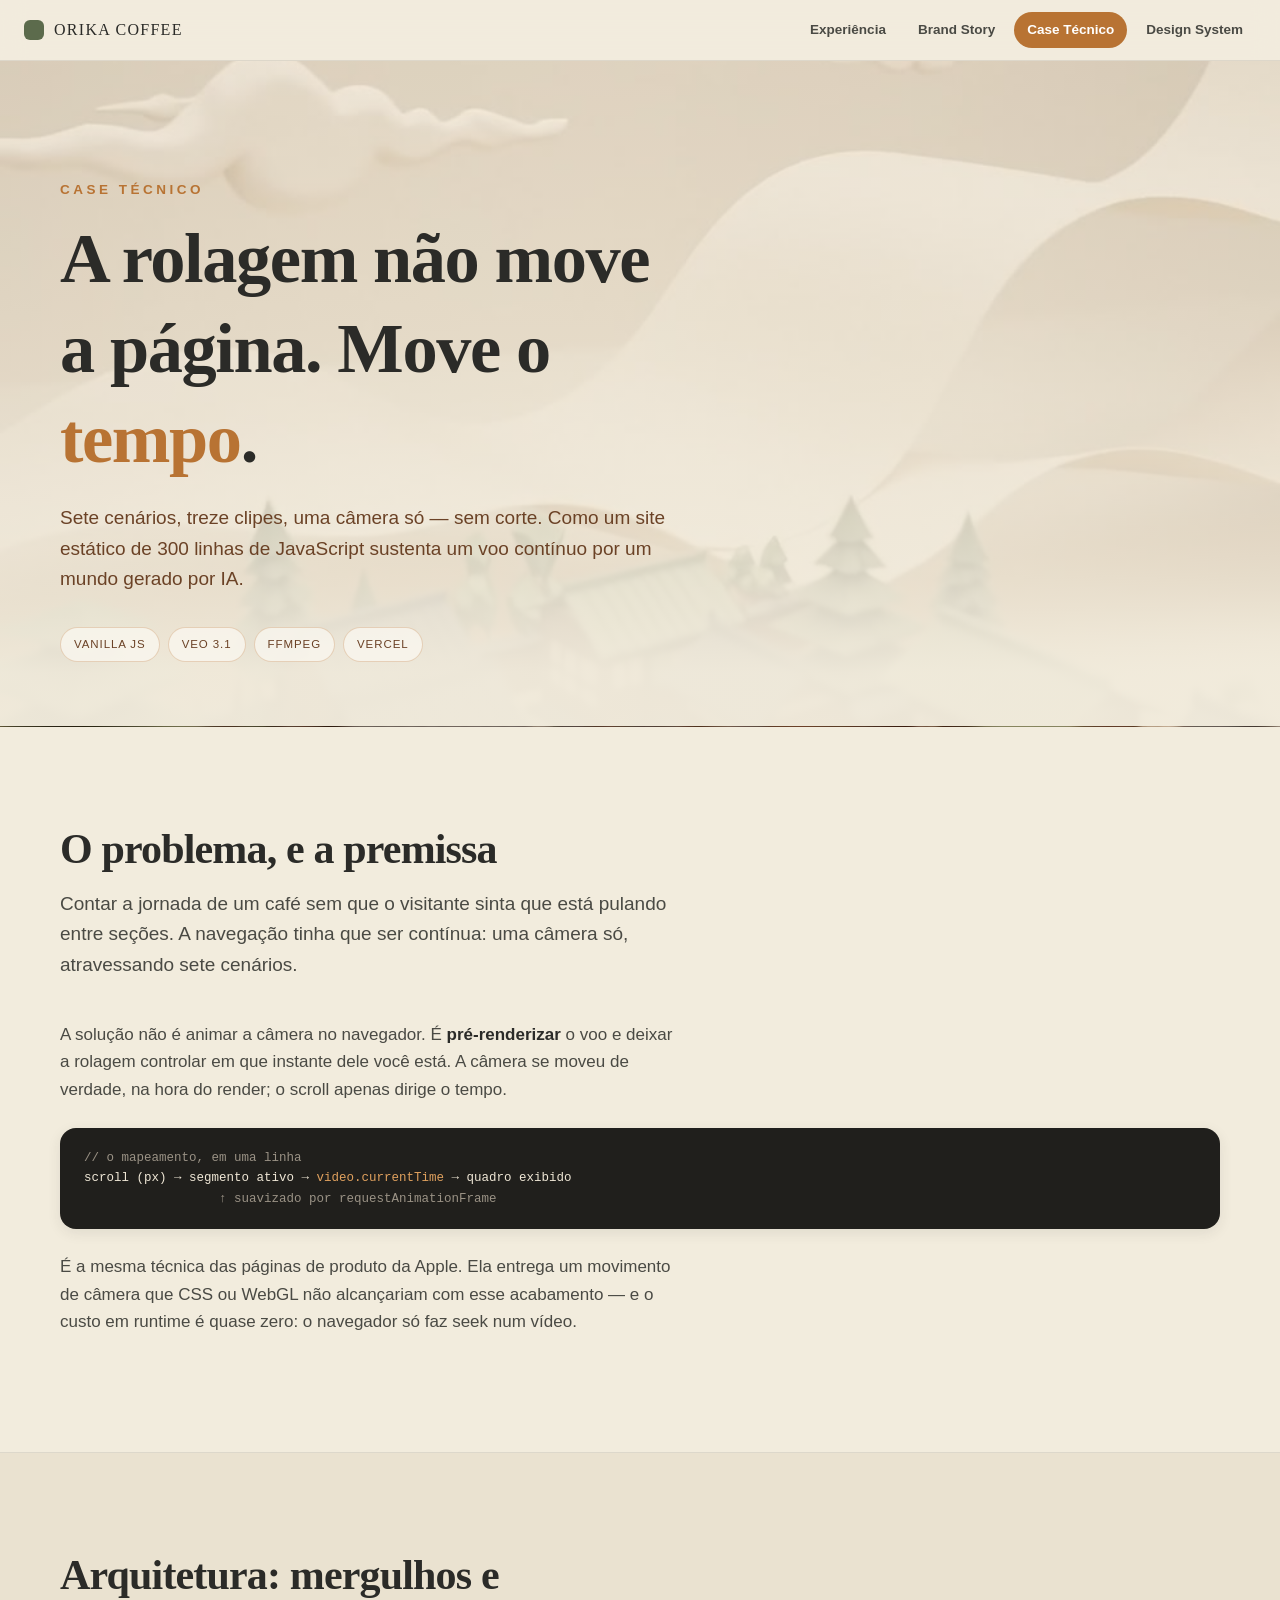
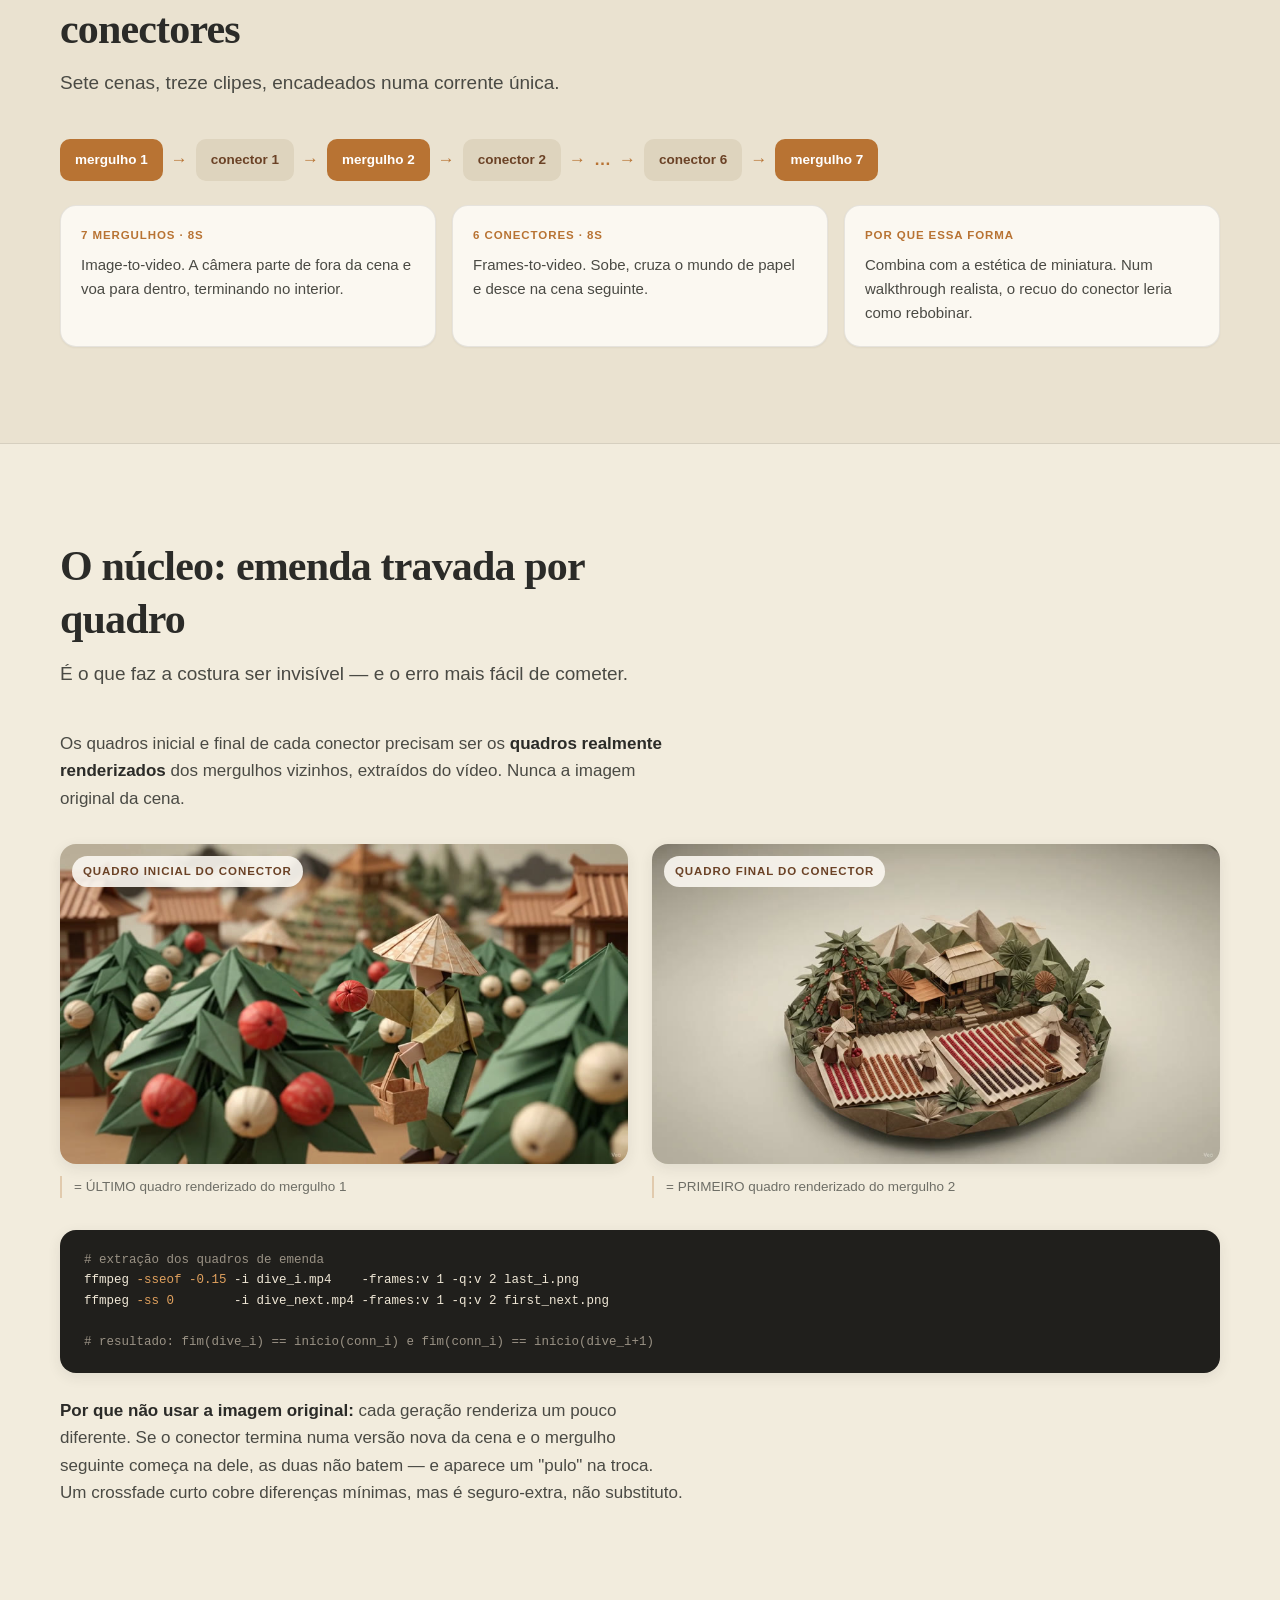
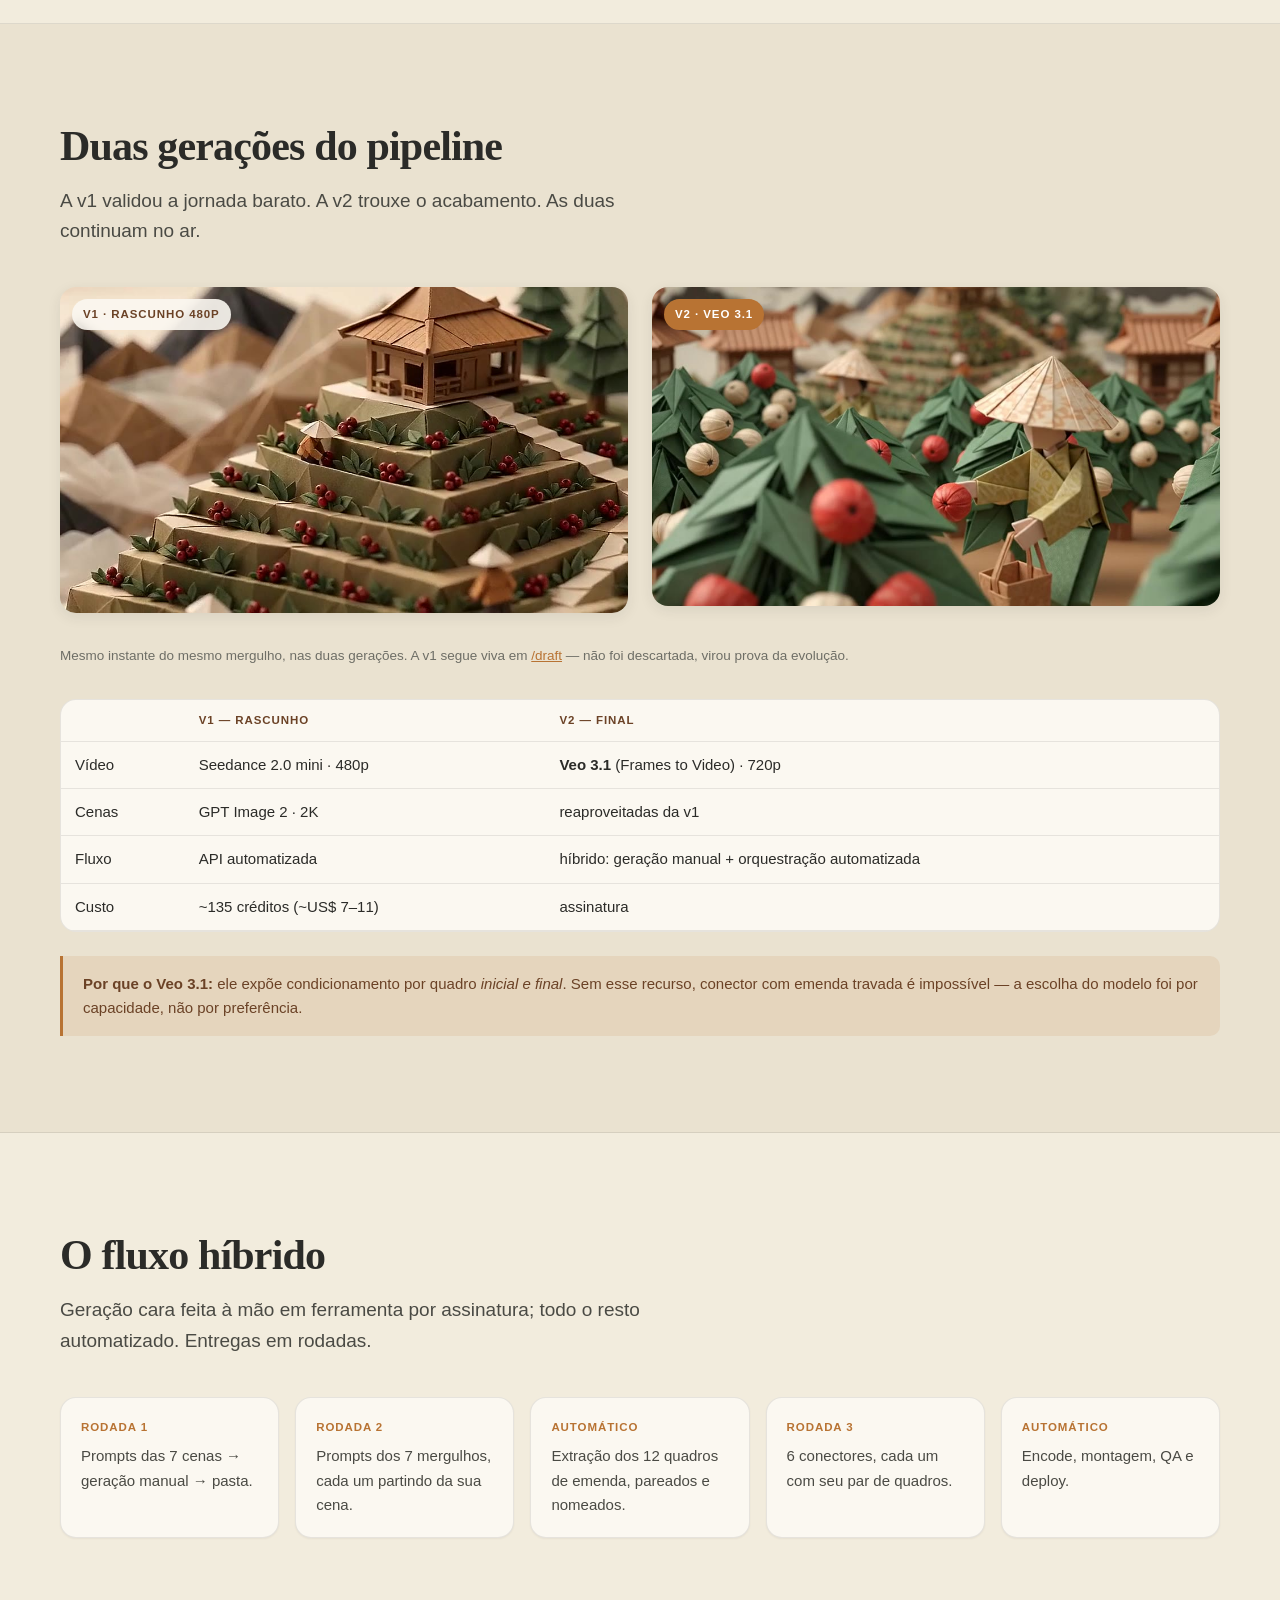
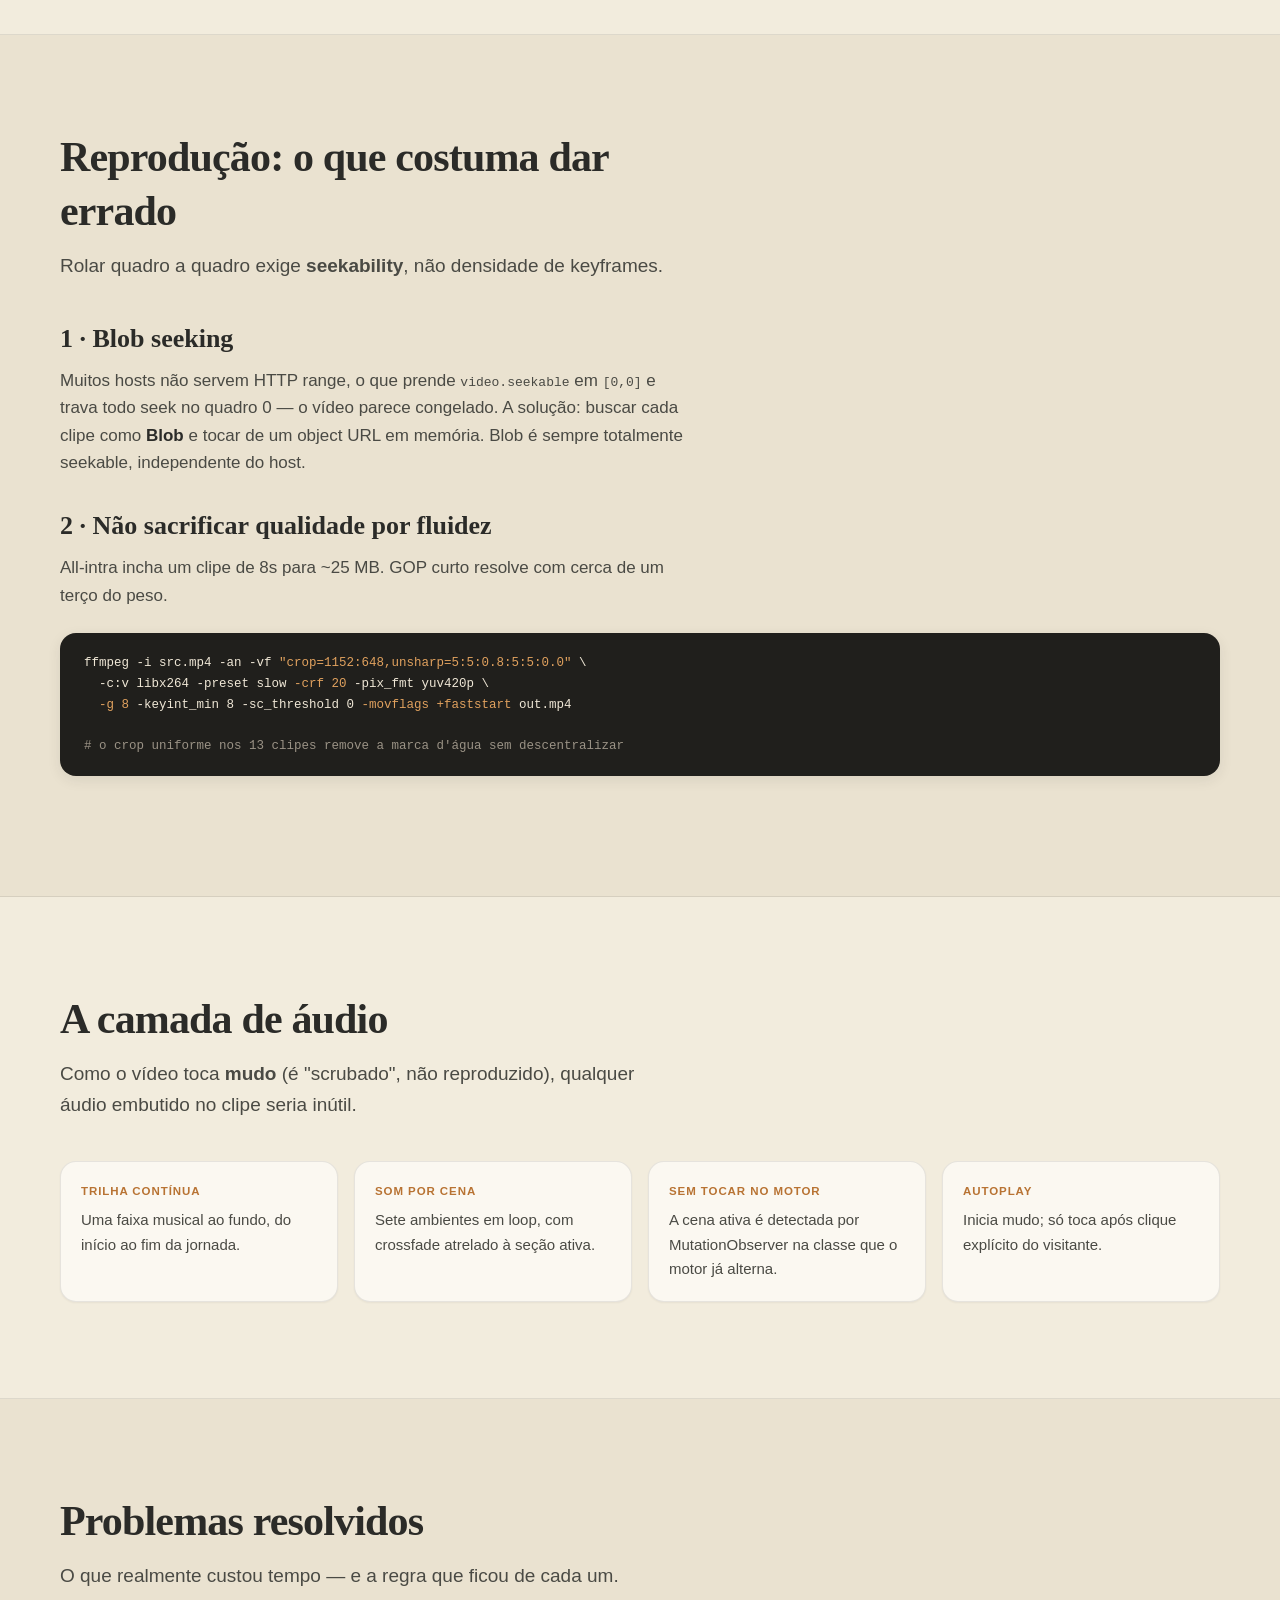
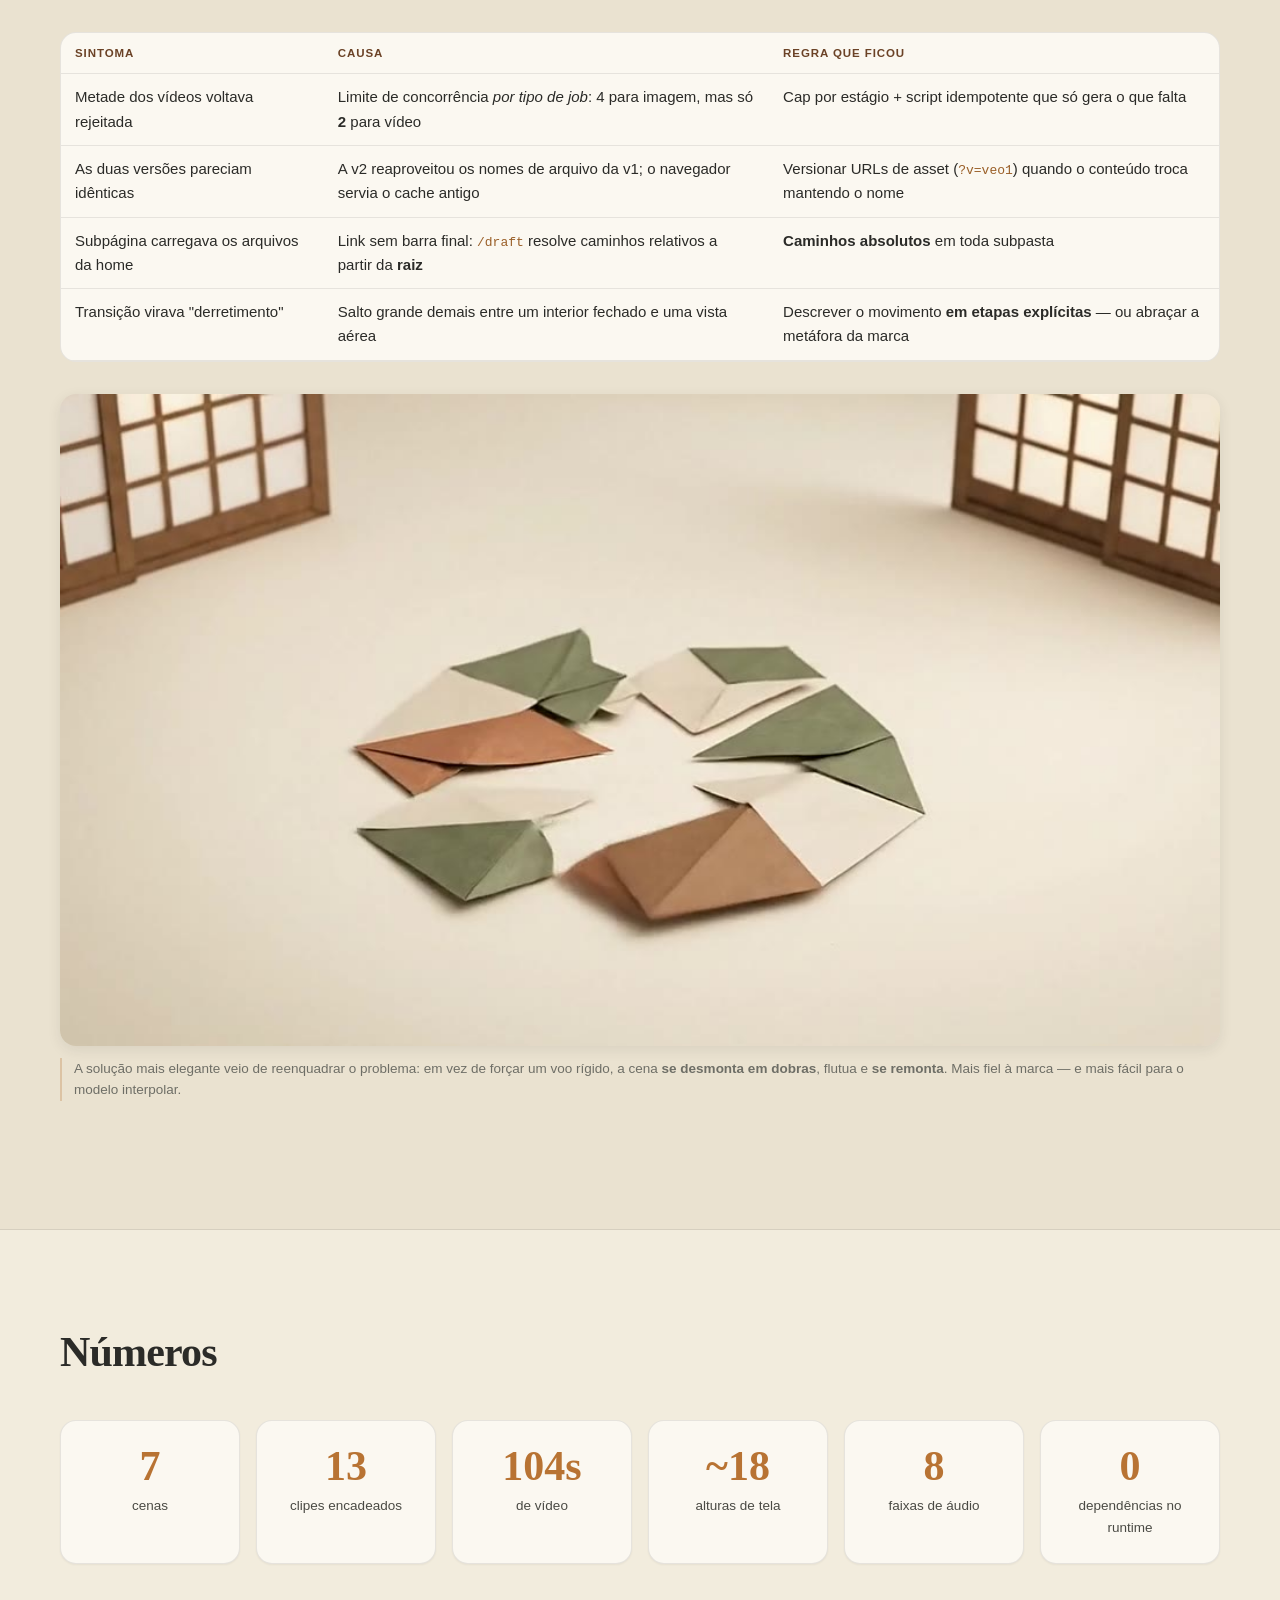
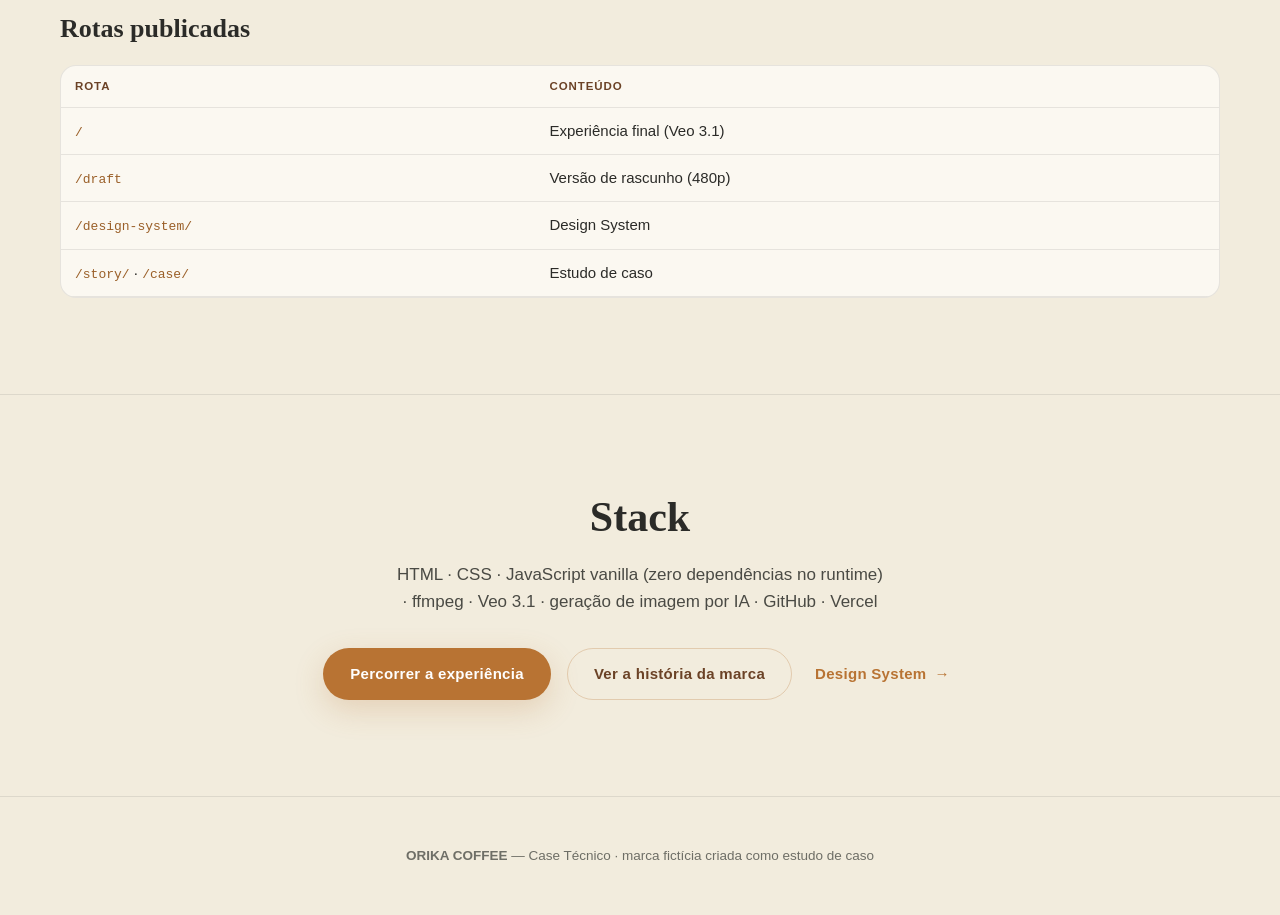
==== case/index.html @ f0e8f6ea "Adiciona estudo de caso: Brand Story e Case Técnico (docs + páginas visuais) - Documentation/Brand-S" ====
<!doctype html>
<html lang="pt-BR">
<head>
<meta charset="utf-8">
<meta name="viewport" content="width=device-width, initial-scale=1, viewport-fit=cover">
<title>ORIKA COFFEE — Case Técnico</title>
<meta name="description" content="Como a ORIKA COFFEE foi construída: rolagem que dirige uma câmera, emendas travadas por quadro e um pipeline de vídeo por IA.">
<link rel="stylesheet" href="/design-system/styles.css">
<link rel="stylesheet" href="/case-pages.css">
</head>
<body>

<nav class="case-top">
  <div class="container-xl case-top__row">
    <a class="case-brand" href="/"><i></i> ORIKA COFFEE</a>
    <div class="case-links">
      <a href="/">Experiência</a>
      <a href="/story/">Brand Story</a>
      <a href="/case/" class="on">Case Técnico</a>
      <a href="/design-system/">Design System</a>
    </div>
  </div>
</nav>

<header class="case-hero" style="background-image:url('/case/assets/aerial.jpg')">
  <div class="container case-hero__inner">
    <span class="eyebrow">Case Técnico</span>
    <h1>A rolagem não move a página. Move o <em>tempo</em>.</h1>
    <p class="case-hero__lede">Sete cenários, treze clipes, uma câmera só — sem corte. Como um site estático de 300 linhas de JavaScript sustenta um voo contínuo por um mundo gerado por IA.</p>
    <div class="case-meta"><span>Vanilla JS</span><span>Veo 3.1</span><span>ffmpeg</span><span>Vercel</span></div>
  </div>
</header>

<!-- PREMISSA -->
<section class="case-section">
  <div class="container">
    <div class="case-head">
      <h2>O problema, e a premissa</h2>
      <p>Contar a jornada de um café sem que o visitante sinta que está pulando entre seções. A navegação tinha que ser contínua: uma câmera só, atravessando sete cenários.</p>
    </div>
    <div class="prose">
      <p>A solução não é animar a câmera no navegador. É <strong>pré-renderizar</strong> o voo e deixar a rolagem controlar em que instante dele você está. A câmera se moveu de verdade, na hora do render; o scroll apenas dirige o tempo.</p>
    </div>
    <pre class="code"><span class="c">// o mapeamento, em uma linha</span>
scroll (px) → segmento ativo → <span class="k">video.currentTime</span> → quadro exibido
                  <span class="c">↑ suavizado por requestAnimationFrame</span></pre>
    <div class="prose"><p>É a mesma técnica das páginas de produto da Apple. Ela entrega um movimento de câmera que CSS ou WebGL não alcançariam com esse acabamento — e o custo em runtime é quase zero: o navegador só faz seek num vídeo.</p></div>
  </div>
</section>

<!-- ARQUITETURA -->
<section class="case-section">
  <div class="container">
    <div class="case-head">
      <h2>Arquitetura: mergulhos e conectores</h2>
      <p>Sete cenas, treze clipes, encadeados numa corrente única.</p>
    </div>
    <div class="chain">
      <b>mergulho 1</b><span>→</span><i>conector 1</i><span>→</span><b>mergulho 2</b><span>→</span><i>conector 2</i><span>→</span><span>…</span><span>→</span><i>conector 6</i><span>→</span><b>mergulho 7</b>
    </div>
    <div class="flow">
      <div><strong>7 mergulhos · 8s</strong><p>Image-to-video. A câmera parte de fora da cena e voa para dentro, terminando no interior.</p></div>
      <div><strong>6 conectores · 8s</strong><p>Frames-to-video. Sobe, cruza o mundo de papel e desce na cena seguinte.</p></div>
      <div><strong>Por que essa forma</strong><p>Combina com a estética de miniatura. Num walkthrough realista, o recuo do conector leria como rebobinar.</p></div>
    </div>
  </div>
</section>

<!-- A EMENDA -->
<section class="case-section">
  <div class="container">
    <div class="case-head">
      <h2>O núcleo: emenda travada por quadro</h2>
      <p>É o que faz a costura ser invisível — e o erro mais fácil de cometer.</p>
    </div>
    <div class="prose">
      <p>Os quadros inicial e final de cada conector precisam ser os <strong>quadros realmente renderizados</strong> dos mergulhos vizinhos, extraídos do vídeo. Nunca a imagem original da cena.</p>
    </div>

    <div class="compare" style="margin:var(--space-32) 0">
      <figure><span class="lbl">quadro inicial do conector</span><img src="/case/assets/seam-a.jpg" alt="Último quadro do mergulho da plantação"><figcaption>= ÚLTIMO quadro renderizado do mergulho 1</figcaption></figure>
      <figure><span class="lbl">quadro final do conector</span><img src="/case/assets/seam-b.jpg" alt="Primeiro quadro do mergulho da colheita"><figcaption>= PRIMEIRO quadro renderizado do mergulho 2</figcaption></figure>
    </div>

    <pre class="code"><span class="c"># extração dos quadros de emenda</span>
ffmpeg <span class="k">-sseof -0.15</span> -i dive_i.mp4    -frames:v 1 -q:v 2 last_i.png
ffmpeg <span class="k">-ss 0</span>        -i dive_next.mp4 -frames:v 1 -q:v 2 first_next.png

<span class="c"># resultado: fim(dive_i) == início(conn_i) e fim(conn_i) == início(dive_i+1)</span></pre>

    <div class="prose">
      <p><strong>Por que não usar a imagem original:</strong> cada geração renderiza um pouco diferente. Se o conector termina numa versão nova da cena e o mergulho seguinte começa na dele, as duas não batem — e aparece um "pulo" na troca. Um crossfade curto cobre diferenças mínimas, mas é seguro-extra, não substituto.</p>
    </div>
  </div>
</section>

<!-- DUAS GERAÇÕES -->
<section class="case-section">
  <div class="container">
    <div class="case-head">
      <h2>Duas gerações do pipeline</h2>
      <p>A v1 validou a jornada barato. A v2 trouxe o acabamento. As duas continuam no ar.</p>
    </div>

    <div class="compare" style="margin-bottom:var(--space-32)">
      <figure><span class="lbl">v1 · rascunho 480p</span><img src="/case/assets/v1-mid.jpg" alt="Quadro do mergulho na versão rascunho"></figure>
      <figure><span class="lbl v2">v2 · Veo 3.1</span><img src="/case/assets/v2-mid.jpg" alt="Quadro do mergulho na versão final"></figure>
    </div>
    <p style="font-size:var(--text-caption);color:var(--clr-ink-dim);margin-bottom:var(--space-32)">Mesmo instante do mesmo mergulho, nas duas gerações. A v1 segue viva em <a href="/draft">/draft</a> — não foi descartada, virou prova da evolução.</p>

    <div class="tablewrap">
      <table class="spec">
        <tr><th></th><th>v1 — rascunho</th><th>v2 — final</th></tr>
        <tr><td>Vídeo</td><td>Seedance 2.0 mini · 480p</td><td><strong>Veo 3.1</strong> (Frames to Video) · 720p</td></tr>
        <tr><td>Cenas</td><td>GPT Image 2 · 2K</td><td>reaproveitadas da v1</td></tr>
        <tr><td>Fluxo</td><td>API automatizada</td><td>híbrido: geração manual + orquestração automatizada</td></tr>
        <tr><td>Custo</td><td>~135 créditos (~US$ 7–11)</td><td>assinatura</td></tr>
      </table>
    </div>

    <div class="ds-note" style="margin-top:var(--space-24)"><strong>Por que o Veo 3.1:</strong> ele expõe condicionamento por quadro <em>inicial e final</em>. Sem esse recurso, conector com emenda travada é impossível — a escolha do modelo foi por capacidade, não por preferência.</div>
  </div>
</section>

<!-- FLUXO HÍBRIDO -->
<section class="case-section">
  <div class="container">
    <div class="case-head">
      <h2>O fluxo híbrido</h2>
      <p>Geração cara feita à mão em ferramenta por assinatura; todo o resto automatizado. Entregas em rodadas.</p>
    </div>
    <div class="flow">
      <div><strong>Rodada 1</strong><p>Prompts das 7 cenas → geração manual → pasta.</p></div>
      <div><strong>Rodada 2</strong><p>Prompts dos 7 mergulhos, cada um partindo da sua cena.</p></div>
      <div><strong>Automático</strong><p>Extração dos 12 quadros de emenda, pareados e nomeados.</p></div>
      <div><strong>Rodada 3</strong><p>6 conectores, cada um com seu par de quadros.</p></div>
      <div><strong>Automático</strong><p>Encode, montagem, QA e deploy.</p></div>
    </div>
  </div>
</section>

<!-- REPRODUÇÃO -->
<section class="case-section">
  <div class="container">
    <div class="case-head">
      <h2>Reprodução: o que costuma dar errado</h2>
      <p>Rolar quadro a quadro exige <strong>seekability</strong>, não densidade de keyframes.</p>
    </div>
    <div class="prose">
      <h3>1 · Blob seeking</h3>
      <p>Muitos hosts não servem HTTP range, o que prende <code>video.seekable</code> em <code>[0,0]</code> e trava todo seek no quadro 0 — o vídeo parece congelado. A solução: buscar cada clipe como <strong>Blob</strong> e tocar de um object URL em memória. Blob é sempre totalmente seekable, independente do host.</p>
      <h3>2 · Não sacrificar qualidade por fluidez</h3>
      <p>All-intra incha um clipe de 8s para ~25 MB. GOP curto resolve com cerca de um terço do peso.</p>
    </div>
    <pre class="code">ffmpeg -i src.mp4 -an -vf <span class="k">"crop=1152:648,unsharp=5:5:0.8:5:5:0.0"</span> \
  -c:v libx264 -preset slow <span class="k">-crf 20</span> -pix_fmt yuv420p \
  <span class="k">-g 8</span> -keyint_min 8 -sc_threshold 0 <span class="k">-movflags +faststart</span> out.mp4

<span class="c"># o crop uniforme nos 13 clipes remove a marca d'água sem descentralizar</span></pre>
  </div>
</section>

<!-- ÁUDIO -->
<section class="case-section">
  <div class="container">
    <div class="case-head">
      <h2>A camada de áudio</h2>
      <p>Como o vídeo toca <strong>mudo</strong> (é "scrubado", não reproduzido), qualquer áudio embutido no clipe seria inútil.</p>
    </div>
    <div class="flow">
      <div><strong>Trilha contínua</strong><p>Uma faixa musical ao fundo, do início ao fim da jornada.</p></div>
      <div><strong>Som por cena</strong><p>Sete ambientes em loop, com crossfade atrelado à seção ativa.</p></div>
      <div><strong>Sem tocar no motor</strong><p>A cena ativa é detectada por MutationObserver na classe que o motor já alterna.</p></div>
      <div><strong>Autoplay</strong><p>Inicia mudo; só toca após clique explícito do visitante.</p></div>
    </div>
  </div>
</section>

<!-- PROBLEMAS -->
<section class="case-section">
  <div class="container">
    <div class="case-head">
      <h2>Problemas resolvidos</h2>
      <p>O que realmente custou tempo — e a regra que ficou de cada um.</p>
    </div>
    <div class="tablewrap">
      <table class="spec">
        <tr><th>Sintoma</th><th>Causa</th><th>Regra que ficou</th></tr>
        <tr><td>Metade dos vídeos voltava rejeitada</td><td>Limite de concorrência <em>por tipo de job</em>: 4 para imagem, mas só <strong>2</strong> para vídeo</td><td>Cap por estágio + script idempotente que só gera o que falta</td></tr>
        <tr><td>As duas versões pareciam idênticas</td><td>A v2 reaproveitou os nomes de arquivo da v1; o navegador servia o cache antigo</td><td>Versionar URLs de asset (<code>?v=veo1</code>) quando o conteúdo troca mantendo o nome</td></tr>
        <tr><td>Subpágina carregava os arquivos da home</td><td>Link sem barra final: <code>/draft</code> resolve caminhos relativos a partir da <strong>raiz</strong></td><td><strong>Caminhos absolutos</strong> em toda subpasta</td></tr>
        <tr><td>Transição virava "derretimento"</td><td>Salto grande demais entre um interior fechado e uma vista aérea</td><td>Descrever o movimento <strong>em etapas explícitas</strong> — ou abraçar a metáfora da marca</td></tr>
      </table>
    </div>
    <figure class="fig" style="margin-top:var(--space-32)">
      <img src="/case/assets/fold.jpg" alt="A cena desmontada em peças de origami">
      <figcaption>A solução mais elegante veio de reenquadrar o problema: em vez de forçar um voo rígido, a cena <strong>se desmonta em dobras</strong>, flutua e <strong>se remonta</strong>. Mais fiel à marca — e mais fácil para o modelo interpolar.</figcaption>
    </figure>
  </div>
</section>

<!-- NÚMEROS -->
<section class="case-section">
  <div class="container">
    <div class="case-head"><h2>Números</h2></div>
    <div class="stats">
      <div class="stat"><b>7</b><span>cenas</span></div>
      <div class="stat"><b>13</b><span>clipes encadeados</span></div>
      <div class="stat"><b>104s</b><span>de vídeo</span></div>
      <div class="stat"><b>~18</b><span>alturas de tela</span></div>
      <div class="stat"><b>8</b><span>faixas de áudio</span></div>
      <div class="stat"><b>0</b><span>dependências no runtime</span></div>
    </div>
    <h3 class="ds-sub">Rotas publicadas</h3>
    <div class="tablewrap">
      <table class="spec">
        <tr><th>Rota</th><th>Conteúdo</th></tr>
        <tr><td><code>/</code></td><td>Experiência final (Veo 3.1)</td></tr>
        <tr><td><code>/draft</code></td><td>Versão de rascunho (480p)</td></tr>
        <tr><td><code>/design-system/</code></td><td>Design System</td></tr>
        <tr><td><code>/story/</code> · <code>/case/</code></td><td>Estudo de caso</td></tr>
      </table>
    </div>
  </div>
</section>

<section class="case-cta">
  <div class="container">
    <h2>Stack</h2>
    <p>HTML · CSS · JavaScript vanilla (zero dependências no runtime) · ffmpeg · Veo 3.1 · geração de imagem por IA · GitHub · Vercel</p>
    <div class="btn-row" style="justify-content:center">
      <a class="btn-primary" href="/">Percorrer a experiência</a>
      <a class="btn-outline" href="/story/">Ver a história da marca</a>
      <a class="btn-ghost" href="/design-system/">Design System <span class="arrow">→</span></a>
    </div>
  </div>
</section>

<footer class="case-foot">
  <div class="container"><p><strong>ORIKA COFFEE</strong> — Case Técnico · marca fictícia criada como estudo de caso</p></div>
</footer>

</body>
</html>
---- design-system/styles.css ----
/* ============================================================================
   ORIKA COFFEE — Design System
   Origami / washi paper-craft identity. Light-first (washi base, sumi ink),
   copper as the working accent, hinomaru red reserved for the payoff.
   ========================================================================== */

/* ---------------------------------------------------------------- TOKENS -- */
:root {
  /* --- Core palette (brand) --- */
  --clr-washi:          #F2ECDD;  /* base surface — washi cream */
  --clr-washi-warm:     #EAE2D0;  /* alt band */
  --clr-washi-deep:     #DED4BE;  /* pressed / inset */
  --clr-paper:          #FBF8F1;  /* raised card (lighter than base) */

  --clr-sumi:           #2B2B28;  /* primary ink */
  --clr-sumi-soft:      #4A4A44;  /* secondary ink */
  --clr-sumi-dim:       #6E6E66;  /* tertiary / captions */

  --clr-umber:          #6B4226;  /* roasted umber — earth, secondary */
  --clr-umber-light:    #8A5A38;
  --clr-umber-subtle:   rgba(107, 66, 38, 0.10);
  --clr-umber-border:   rgba(107, 66, 38, 0.22);

  --clr-copper:         #B87333;  /* kissaten copper — PRIMARY accent */
  --clr-copper-light:   #CE8E4E;
  --clr-copper-dim:     #9A5F28;
  --clr-copper-subtle:  rgba(184, 115, 51, 0.12);
  --clr-copper-border:  rgba(184, 115, 51, 0.28);
  --clr-copper-glow:    rgba(184, 115, 51, 0.16);

  --clr-matcha:         #5C6B4C;  /* matcha-cedar — origin / nature */
  --clr-matcha-light:   #74855F;
  --clr-matcha-subtle:  rgba(92, 107, 76, 0.12);

  --clr-hinomaru:       #BC002D;  /* reserved — finale, critical emphasis */
  --clr-hinomaru-light: #D42945;
  --clr-hinomaru-subtle:rgba(188, 0, 45, 0.10);

  /* --- Semantic --- */
  --clr-bg:        var(--clr-washi);
  --clr-surface:   var(--clr-paper);
  --clr-ink:       var(--clr-sumi);
  --clr-ink-soft:  var(--clr-sumi-soft);
  --clr-ink-dim:   var(--clr-sumi-dim);
  --clr-accent:    var(--clr-copper);

  /* --- Typography --- */
  --font-display: 'Hiragino Mincho ProN', 'Yu Mincho', 'Songti SC', Georgia, 'Times New Roman', serif;
  --font-body:    -apple-system, BlinkMacSystemFont, 'Segoe UI', Helvetica, Arial, sans-serif;
  --font-mono:    ui-monospace, SFMono-Regular, 'SF Mono', Menlo, monospace;

  --text-display-xxl:  clamp(56px, 7.5vw, 104px);
  --text-display-xl:   clamp(44px, 5.5vw, 76px);
  --text-display-l:    clamp(36px, 4.4vw, 56px);
  --text-heading-m:    clamp(30px, 3.6vw, 42px);
  --text-heading-s:    clamp(24px, 2.8vw, 32px);
  --text-card-heading: clamp(20px, 2.2vw, 26px);
  --text-body-lg:      19px;
  --text-body:         17px;
  --text-small:        15px;
  --text-caption:      13.5px;
  --text-micro:        11.5px;

  --ls-tight:  -0.02em;
  --ls-normal:  0;
  --ls-wide:    0.08em;
  --ls-wider:   0.16em;
  --ls-widest:  0.26em;   /* eyebrows / labels */

  --lh-tight: 1.08;
  --lh-snug:  1.28;
  --lh-body:  1.62;

  /* --- Spacing (8px base) --- */
  --space-4:4px;   --space-8:8px;    --space-12:12px;  --space-16:16px;
  --space-20:20px; --space-24:24px;  --space-32:32px;  --space-40:40px;
  --space-48:48px; --space-56:56px;  --space-64:64px;  --space-80:80px;
  --space-96:96px; --space-120:120px; --space-160:160px;

  /* --- Motion: "the fold" --- */
  --ease-fold:     cubic-bezier(0.22, 1, 0.36, 1);    /* paper settling open */
  --ease-unfold:   cubic-bezier(0.33, 0, 0.2, 1);     /* crisp release */
  --ease-drift:    cubic-bezier(0.25, 0.1, 0.25, 1);  /* weightless glide */
  --ease-crease:   cubic-bezier(0.65, 0, 0.35, 1);    /* sharp fold */

  --duration-fast:      220ms;
  --duration-base:      380ms;
  --duration-slow:      680ms;
  --duration-cinematic: 1150ms;

  /* --- Elevation: paper lifting off paper (warm, soft, never harsh) --- */
  --elev-1:      0 1px 2px rgba(43, 43, 40, 0.06);
  --elev-2:      0 4px 14px rgba(43, 43, 40, 0.09);
  --elev-3:      0 12px 34px rgba(43, 43, 40, 0.13);
  --elev-4:      0 24px 60px rgba(43, 43, 40, 0.16);
  --elev-copper: 0 10px 30px rgba(184, 115, 51, 0.22);
  --shadow-contact: 0 18px 40px -18px rgba(43, 43, 40, 0.35); /* diorama contact shadow */

  /* --- Borders --- */
  --border-hair:     1px solid rgba(43, 43, 40, 0.10);
  --border-subtle:   1px solid rgba(107, 66, 38, 0.14);
  --border-copper:   1px solid var(--clr-copper-border);
  --border-copper-bold: 1px solid rgba(184, 115, 51, 0.55);
  --border-divider:  1px solid rgba(107, 66, 38, 0.18);
  --focus-ring:      0 0 0 3px rgba(184, 115, 51, 0.45);

  /* --- Radius: deckled paper edge (soft, never sharp-square) --- */
  --radius-xs:  6px;
  --radius-sm:  10px;
  --radius-md:  16px;
  --radius-lg:  22px;
  --radius-pill: 999px;

  /* --- Layout --- */
  --container-xl: 1400px;
  --container-lg: 1160px;
  --container-md: 920px;
  --container-sm: 700px;
  --container-xs: 460px;
}

/* Dark "sumi" variant — for night sections / inverted moments */
.sumi-section {
  --clr-bg:       #201F1C;
  --clr-surface:  #2B2A26;
  --clr-ink:      #F2ECDD;
  --clr-ink-soft: #CFC7B5;
  --clr-ink-dim:  #9A9285;
  --border-hair:  1px solid rgba(242, 236, 221, 0.12);
  --border-subtle:1px solid rgba(242, 236, 221, 0.14);
  background: var(--clr-bg);
  color: var(--clr-ink);
}

/* ------------------------------------------------------------------ BASE -- */
* { box-sizing: border-box; }
html { scroll-behavior: smooth; }
body {
  margin: 0;
  background: var(--clr-bg);
  color: var(--clr-ink);
  font-family: var(--font-body);
  font-size: var(--text-body);
  line-height: var(--lh-body);
  -webkit-font-smoothing: antialiased;
}
h1,h2,h3,h4 { font-family: var(--font-display); font-weight: 600; line-height: var(--lh-snug); margin: 0; }
p { margin: 0; }
a { color: var(--clr-copper); }
code, pre { font-family: var(--font-mono); font-size: 13px; }

.container { width: min(100% - 48px, var(--container-lg)); margin-inline: auto; }
.container-xl { width: min(100% - 48px, var(--container-xl)); margin-inline: auto; }

/* --------------------------------------------------------------- HEADER --- */
.ds-header {
  position: relative;
  min-height: 62vh;
  display: grid;
  place-items: center;
  text-align: center;
  padding: var(--space-96) var(--space-24);
  background-image: url('assets/bar.jpg');
  background-size: cover;
  background-position: center;
  border-bottom: var(--border-divider);
}
.ds-header::before {
  content: '';
  position: absolute; inset: 0;
  background: linear-gradient(to bottom,
    rgba(242,236,221,0.88) 0%, rgba(242,236,221,0.72) 45%, rgba(242,236,221,0.94) 100%);
}
.ds-header__inner { position: relative; }
.ds-header__mark {
  width: 54px; height: 54px; margin: 0 auto var(--space-24);
  border-radius: var(--radius-sm);
  background: var(--clr-matcha);
  display: grid; place-items: center;
  box-shadow: var(--elev-2);
}
.ds-header__mark span { color: var(--clr-washi); font-family: var(--font-display); font-size: 26px; line-height: 1; }
.ds-header h1 {
  font-size: var(--text-display-xl);
  letter-spacing: var(--ls-wide);
  margin-bottom: var(--space-12);
}
.ds-header h1 em { font-style: normal; color: var(--clr-copper); }
.ds-header__sub {
  font-size: var(--text-body-lg); color: var(--clr-umber);
  max-width: 56ch; margin-inline: auto;
}
.ds-header__meta {
  margin-top: var(--space-32);
  display: flex; gap: var(--space-12); justify-content: center; flex-wrap: wrap;
  font-size: var(--text-micro); letter-spacing: var(--ls-widest); text-transform: uppercase;
}
.ds-header__meta span {
  padding: 7px 13px; border-radius: var(--radius-pill);
  border: var(--border-copper); color: var(--clr-umber);
  background: rgba(251,248,241,0.7);
}

/* ------------------------------------------------------------------ NAV --- */
.ds-toc {
  position: sticky; top: 0; z-index: 50;
  background: rgba(242,236,221,0.92);
  -webkit-backdrop-filter: blur(12px); backdrop-filter: blur(12px);
  border-bottom: var(--border-hair);
}
.ds-toc__row { display: flex; gap: var(--space-8); overflow-x: auto; padding: var(--space-12) 0; }
.ds-toc a {
  flex: 0 0 auto; text-decoration: none; color: var(--clr-sumi-soft);
  font-size: var(--text-caption); font-weight: 600; letter-spacing: .02em;
  padding: 7px 13px; border-radius: var(--radius-pill);
  transition: background var(--duration-fast) var(--ease-drift), color var(--duration-fast) var(--ease-drift);
}
.ds-toc a:hover { background: var(--clr-copper-subtle); color: var(--clr-umber); }

/* -------------------------------------------------------------- SECTION --- */
.ds-section { padding: var(--space-96) 0; border-bottom: var(--border-hair); }
.ds-section:nth-child(even of .ds-section) { background: var(--clr-washi-warm); }
.ds-section__head { margin-bottom: var(--space-48); max-width: 70ch; }
.ds-section__num {
  font-family: var(--font-mono); font-size: var(--text-micro);
  letter-spacing: var(--ls-widest); color: var(--clr-copper); display: block; margin-bottom: var(--space-12);
}
.ds-section h2 { font-size: var(--text-heading-m); letter-spacing: var(--ls-tight); margin-bottom: var(--space-16); }
.ds-section__lede { color: var(--clr-ink-soft); font-size: var(--text-body-lg); }
.ds-sub { font-size: var(--text-card-heading); margin: var(--space-48) 0 var(--space-20); }
.ds-note {
  border-left: 3px solid var(--clr-copper);
  background: var(--clr-copper-subtle);
  padding: var(--space-16) var(--space-20);
  border-radius: 0 var(--radius-sm) var(--radius-sm) 0;
  font-size: var(--text-small); color: var(--clr-umber);
  margin-top: var(--space-24);
}

/* ---------------------------------------------------------------- GRIDS --- */
.grid { display: grid; gap: var(--space-24); }
.grid-2 { grid-template-columns: repeat(auto-fit, minmax(300px,1fr)); }
.grid-3 { grid-template-columns: repeat(auto-fit, minmax(240px,1fr)); }
.grid-4 { grid-template-columns: repeat(auto-fit, minmax(190px,1fr)); }

/* -------------------------------------------------------------- SWATCH ---- */
.swatch { border-radius: var(--radius-md); overflow: hidden; background: var(--clr-surface); box-shadow: var(--elev-1); border: var(--border-hair); }
.swatch__chip { height: 96px; }
.swatch__body { padding: var(--space-16); }
.swatch__name { font-weight: 700; font-size: var(--text-small); }
.swatch__hex { font-family: var(--font-mono); font-size: var(--text-caption); color: var(--clr-ink-dim); }
.swatch__use { font-size: var(--text-caption); color: var(--clr-ink-soft); margin-top: 6px; }
.swatch__token { font-family: var(--font-mono); font-size: 11px; color: var(--clr-copper); margin-top: 8px; display: block; }

/* ---------------------------------------------------------------- CARDS --- */
.card {
  background: var(--clr-surface);
  border: var(--border-hair);
  border-radius: var(--radius-md);
  box-shadow: var(--elev-2);
  padding: var(--space-24);
}
.card--flat { box-shadow: none; }
.card--inset { background: var(--clr-washi-deep); box-shadow: inset 0 1px 3px rgba(43,43,40,.08); }

/* Scene card — the signature component (a diorama "island") */
.scene-card {
  background: var(--clr-surface);
  border: var(--border-hair);
  border-radius: var(--radius-lg);
  overflow: hidden;
  box-shadow: var(--elev-2);
  transition: transform var(--duration-base) var(--ease-fold), box-shadow var(--duration-base) var(--ease-fold);
}
.scene-card:hover { transform: translateY(-4px); box-shadow: var(--elev-3); }
.scene-card__media { position: relative; aspect-ratio: 16/9; background: var(--clr-washi); }
.scene-card__media img { width: 100%; height: 100%; object-fit: cover; display: block; }
.scene-card__idx {
  position: absolute; top: 12px; left: 12px;
  font-family: var(--font-mono); font-size: var(--text-micro); letter-spacing: var(--ls-wide);
  background: rgba(251,248,241,.88); color: var(--clr-umber);
  padding: 5px 10px; border-radius: var(--radius-pill);
}
.scene-card__body { padding: var(--space-20) var(--space-24) var(--space-24); }
.eyebrow {
  font-size: var(--text-micro); letter-spacing: var(--ls-widest); text-transform: uppercase;
  color: var(--clr-copper); font-weight: 700; display: block; margin-bottom: var(--space-8);
}
.scene-card h3 { font-size: var(--text-card-heading); margin-bottom: var(--space-8); letter-spacing: var(--ls-tight); }
.scene-card p { color: var(--clr-ink-soft); font-size: var(--text-small); }

/* Tag pills */
.tags { display: flex; flex-wrap: wrap; gap: var(--space-8); margin-top: var(--space-16); }
.tag {
  font-size: var(--text-caption); font-weight: 600;
  padding: 6px 12px; border-radius: var(--radius-pill);
  border: var(--border-subtle); color: var(--clr-umber);
  background: rgba(242,236,221,.6);
}
.tag--matcha { border-color: rgba(92,107,76,.35); color: var(--clr-matcha); background: var(--clr-matcha-subtle); }
.tag--copper { border-color: var(--clr-copper-border); color: var(--clr-copper-dim); background: var(--clr-copper-subtle); }

/* -------------------------------------------------------------- BUTTONS --- */
.btn-primary, .btn-outline, .btn-ghost {
  display: inline-flex; align-items: center; gap: 8px;
  font-family: var(--font-body); font-size: var(--text-small); font-weight: 700;
  letter-spacing: .02em; text-decoration: none; cursor: pointer;
  padding: 13px 26px; border-radius: var(--radius-pill);
  transition: background var(--duration-fast) var(--ease-drift),
              color var(--duration-fast) var(--ease-drift),
              transform var(--duration-fast) var(--ease-fold),
              box-shadow var(--duration-fast) var(--ease-drift);
}
.btn-primary { background: var(--clr-copper); color: #fff; border: 1px solid transparent; box-shadow: var(--elev-copper); }
.btn-primary:hover { background: var(--clr-copper-light); transform: translateY(-1px); }
.btn-primary:active { background: var(--clr-copper-dim); transform: translateY(0); }
.btn-primary:focus-visible { outline: none; box-shadow: var(--focus-ring); }

.btn-outline { background: transparent; color: var(--clr-umber); border: var(--border-copper); }
.btn-outline:hover { background: var(--clr-copper-subtle); color: var(--clr-copper-dim); border-color: var(--clr-copper); }
.btn-outline:focus-visible { outline: none; box-shadow: var(--focus-ring); }

.btn-ghost { background: transparent; color: var(--clr-copper); padding-inline: 6px; border: 1px solid transparent; }
.btn-ghost .arrow { transition: transform var(--duration-fast) var(--ease-fold); }
.btn-ghost:hover .arrow { transform: translateX(4px); }

.btn-primary[disabled], .btn-outline[disabled] { opacity: .42; pointer-events: none; }
.btn-row { display: flex; flex-wrap: wrap; gap: var(--space-16); align-items: center; }

/* ---------------------------------------------------------------- FORMS --- */
.field { display: block; margin-bottom: var(--space-20); }
.field__label { display: block; font-size: var(--text-caption); font-weight: 700; letter-spacing: var(--ls-wide); text-transform: uppercase; color: var(--clr-umber); margin-bottom: var(--space-8); }
.input, .select, .textarea {
  width: 100%; font-family: var(--font-body); font-size: var(--text-body);
  color: var(--clr-ink); background: var(--clr-paper);
  border: var(--border-subtle); border-radius: var(--radius-sm);
  padding: 12px 14px;
  transition: border-color var(--duration-fast) var(--ease-drift), box-shadow var(--duration-fast) var(--ease-drift);
}
.input:focus, .select:focus, .textarea:focus { outline: none; border-color: var(--clr-copper); box-shadow: var(--focus-ring); }
.input::placeholder { color: var(--clr-ink-dim); }
.textarea { min-height: 110px; resize: vertical; }
.check { display: flex; align-items: center; gap: 10px; font-size: var(--text-small); margin-bottom: var(--space-12); }
.check input { accent-color: var(--clr-copper); width: 17px; height: 17px; }

/* ----------------------------------------------------------- NAVIGATION --- */
.nav-demo {
  display: flex; align-items: center; justify-content: space-between; gap: var(--space-24);
  background: rgba(251,248,241,.86); -webkit-backdrop-filter: blur(10px); backdrop-filter: blur(10px);
  border: var(--border-hair); border-radius: var(--radius-pill);
  padding: 12px 18px;
}
.nav-demo__brand { display: flex; align-items: center; gap: 10px; font-family: var(--font-display); font-size: 17px; letter-spacing: var(--ls-wide); }
.nav-demo__dot { width: 20px; height: 20px; border-radius: var(--radius-xs); background: var(--clr-matcha); }
.nav-demo__links { display: flex; gap: var(--space-8); flex-wrap: wrap; }
.nav__link {
  position: relative; text-decoration: none; color: var(--clr-sumi-soft);
  font-size: var(--text-caption); font-weight: 600; padding: 7px 13px; border-radius: var(--radius-pill);
  transition: color var(--duration-fast) var(--ease-drift), background var(--duration-fast) var(--ease-drift);
}
.nav__link:hover { color: var(--clr-umber); background: var(--clr-copper-subtle); }
.nav__link.is-active { background: var(--clr-copper); color: #fff; }

/* Route rail — the scroll-world navigator */
.rail { display: flex; flex-direction: column; gap: 14px; align-items: flex-end; }
.rail__dot { display: flex; align-items: center; gap: 10px; font-size: var(--text-micro); color: var(--clr-ink-dim); }
.rail__dot i { width: 9px; height: 9px; border-radius: 50%; background: var(--clr-umber-border); display: block; transition: all var(--duration-base) var(--ease-fold); }
.rail__dot.is-active i { background: var(--clr-copper); transform: scale(1.45); box-shadow: 0 0 0 5px var(--clr-copper-glow); }
.rail__dot.is-active { color: var(--clr-umber); font-weight: 700; }

/* ---------------------------------------------------------------- ICONS --- */
.icon-sm{width:16px;height:16px}.icon-md{width:20px;height:20px}
.icon-lg{width:24px;height:24px}.icon-xl{width:32px;height:32px}.icon-xxl{width:48px;height:48px}
.icon-demo { display: flex; align-items: flex-end; gap: var(--space-24); flex-wrap: wrap; }
.icon-demo figure { text-align: center; margin: 0; }
.icon-demo svg { color: var(--clr-umber); }
.icon-demo figcaption { font-family: var(--font-mono); font-size: 11px; color: var(--clr-ink-dim); margin-top: 8px; }

/* ------------------------------------------------------- SPEC / DISPLAY --- */
.spec { width: 100%; border-collapse: collapse; font-size: var(--text-small); }
.spec th, .spec td { text-align: left; padding: 11px 14px; border-bottom: var(--border-hair); vertical-align: top; }
.spec th { font-size: var(--text-micro); letter-spacing: var(--ls-wide); text-transform: uppercase; color: var(--clr-umber); }
.spec td code { color: var(--clr-copper-dim); }
.tablewrap { overflow-x: auto; border-radius: var(--radius-md); border: var(--border-hair); background: var(--clr-surface); }

.type-row { padding: var(--space-20) 0; border-bottom: var(--border-hair); }
.type-row__meta { font-family: var(--font-mono); font-size: 11px; color: var(--clr-ink-dim); margin-bottom: 6px; }
.type-row__sample { font-family: var(--font-display); line-height: var(--lh-tight); letter-spacing: var(--ls-tight); }

.space-bar { display: flex; align-items: center; gap: var(--space-16); margin-bottom: 10px; }
.space-bar__vis { height: 16px; background: var(--clr-copper); border-radius: 3px; }
.space-bar__label { font-family: var(--font-mono); font-size: 12px; color: var(--clr-ink-dim); min-width: 120px; }

.motion-demo { display: flex; gap: var(--space-16); flex-wrap: wrap; }
.motion-chip {
  padding: var(--space-16); border-radius: var(--radius-md); background: var(--clr-surface);
  border: var(--border-hair); min-width: 210px;
}
.motion-chip__bar { height: 6px; background: var(--clr-washi-deep); border-radius: 3px; overflow: hidden; margin-top: 12px; }
.motion-chip__bar i { display: block; height: 100%; width: 38%; background: var(--clr-copper); border-radius: 3px; animation: slide 2.4s infinite; }
.motion-chip:nth-child(1) i { animation-timing-function: cubic-bezier(0.22,1,0.36,1); }
.motion-chip:nth-child(2) i { animation-timing-function: cubic-bezier(0.33,0,0.2,1); }
.motion-chip:nth-child(3) i { animation-timing-function: cubic-bezier(0.25,0.1,0.25,1); }
.motion-chip:nth-child(4) i { animation-timing-function: cubic-bezier(0.65,0,0.35,1); }
@keyframes slide { 0%,100%{transform:translateX(0)} 50%{transform:translateX(165%)} }

.elev-demo { display: grid; gap: var(--space-24); grid-template-columns: repeat(auto-fit,minmax(150px,1fr)); }
.elev-box { background: var(--clr-paper); border-radius: var(--radius-md); padding: var(--space-24); text-align: center; font-family: var(--font-mono); font-size: 11px; color: var(--clr-ink-dim); }

.contrast-row { display: flex; align-items: center; gap: var(--space-16); padding: 12px 16px; border-radius: var(--radius-sm); margin-bottom: 10px; }
.contrast-ratio { margin-left: auto; font-family: var(--font-mono); font-size: 12px; padding: 3px 9px; border-radius: var(--radius-pill); background: rgba(255,255,255,.22); }

/* --------------------------------------------------- SCREEN (TELA) DEMO --- */
.screen {
  border-radius: var(--radius-lg); overflow: hidden;
  border: var(--border-hair); box-shadow: var(--elev-3);
  background: var(--clr-washi);
}
.screen__bar {
  display: flex; align-items: center; gap: 8px;
  padding: 11px 16px; background: var(--clr-washi-warm); border-bottom: var(--border-hair);
}
.screen__bar i { width: 10px; height: 10px; border-radius: 50%; background: var(--clr-umber-border); display: block; }
.screen__url {
  margin-left: 10px; font-family: var(--font-mono); font-size: 11.5px; color: var(--clr-ink-dim);
}
.screen__view { position: relative; aspect-ratio: 16/9; overflow: hidden; background: var(--clr-washi); }
.screen__view img { position: absolute; inset: 0; width: 100%; height: 100%; object-fit: cover; }
.screen__copy {
  position: absolute; left: 0; bottom: 0; padding: clamp(16px,3.2vw,40px);
  max-width: 62%;
  background: linear-gradient(to top, rgba(242,236,221,.94) 30%, rgba(242,236,221,0) 100%);
}
.screen__idx { font-family: var(--font-mono); font-size: var(--text-micro); color: var(--clr-copper); letter-spacing: var(--ls-wide); }
.screen__copy h3 {
  font-size: clamp(20px, 3.4vw, 40px); letter-spacing: var(--ls-tight);
  margin: 6px 0 8px; color: var(--clr-sumi);
}
.screen__copy p { font-size: clamp(12px, 1.4vw, 16px); color: var(--clr-umber); }
.screen__nav {
  position: absolute; top: 14px; left: 50%; transform: translateX(-50%);
  display: flex; gap: 5px; background: rgba(251,248,241,.82);
  -webkit-backdrop-filter: blur(8px); backdrop-filter: blur(8px);
  padding: 5px; border-radius: var(--radius-pill); font-size: 10px;
}
.screen__nav span { padding: 4px 9px; border-radius: var(--radius-pill); color: var(--clr-sumi-soft); }
.screen__nav span.on { background: var(--clr-copper); color: #fff; }
.screen__rail { position: absolute; right: 14px; top: 50%; transform: translateY(-50%); display: flex; flex-direction: column; gap: 8px; }
.screen__rail i { width: 7px; height: 7px; border-radius: 50%; background: rgba(107,66,38,.28); display: block; }
.screen__rail i.on { background: var(--clr-copper); transform: scale(1.4); }

/* --------------------------------------------------------------- FOOTER --- */
.ds-footer { padding: var(--space-80) 0; text-align: center; color: var(--clr-ink-dim); font-size: var(--text-caption); }
.ds-footer strong { color: var(--clr-umber); }

/* --------------------------------------------------------- ACCESSIBILITY -- */
.focus-demo:focus-visible { outline: none; box-shadow: var(--focus-ring); }
@media (prefers-reduced-motion: reduce) {
  *, *::before, *::after { animation-duration: .001ms !important; transition-duration: .001ms !important; }
  html { scroll-behavior: auto; }
}
@media (max-width: 720px) {
  .ds-section { padding: var(--space-64) 0; }
  .screen__copy { max-width: 100%; }
}
---- case-pages.css ----
/* ============================================================================
   ORIKA COFFEE — Case pages (/story/ e /case/)
   Construídas sobre os tokens do Design System (/design-system/styles.css).
   ========================================================================== */

/* ------------------------------------------------------------ TOP LINKS -- */
.case-top {
  position: sticky; top: 0; z-index: 60;
  background: rgba(242,236,221,.90);
  -webkit-backdrop-filter: blur(12px); backdrop-filter: blur(12px);
  border-bottom: var(--border-hair);
}
.case-top__row {
  display: flex; align-items: center; justify-content: space-between; gap: var(--space-16);
  padding: var(--space-12) 0; flex-wrap: wrap;
}
.case-brand {
  display: flex; align-items: center; gap: 10px;
  font-family: var(--font-display); font-size: 16px; letter-spacing: var(--ls-wide);
  color: var(--clr-sumi); text-decoration: none;
}
.case-brand i { width: 20px; height: 20px; border-radius: var(--radius-xs); background: var(--clr-matcha); display: block; }
.case-links { display: flex; gap: 6px; flex-wrap: wrap; }
.case-links a {
  text-decoration: none; font-size: var(--text-caption); font-weight: 600;
  color: var(--clr-sumi-soft); padding: 7px 13px; border-radius: var(--radius-pill);
  transition: background var(--duration-fast) var(--ease-drift), color var(--duration-fast) var(--ease-drift);
}
.case-links a:hover { background: var(--clr-copper-subtle); color: var(--clr-umber); }
.case-links a.on { background: var(--clr-copper); color: #fff; }

/* ----------------------------------------------------------------- HERO -- */
.case-hero {
  position: relative; min-height: 74vh; display: grid; align-items: end;
  background-size: cover; background-position: center;
  border-bottom: var(--border-divider);
}
.case-hero::before {
  content:''; position: absolute; inset: 0;
  background: linear-gradient(to top, rgba(242,236,221,.97) 8%, rgba(242,236,221,.72) 46%, rgba(242,236,221,.55) 100%);
}
.case-hero__inner { position: relative; padding: var(--space-80) 0 var(--space-64); }
.case-hero .eyebrow { font-size: var(--text-caption); }
.case-hero h1 {
  font-size: var(--text-display-xl); letter-spacing: var(--ls-tight);
  margin: var(--space-12) 0 var(--space-20); max-width: 18ch;
}
.case-hero h1 em { font-style: normal; color: var(--clr-copper); }
.case-hero__lede { font-size: var(--text-body-lg); color: var(--clr-umber); max-width: 58ch; }
.case-meta { display: flex; gap: var(--space-8); flex-wrap: wrap; margin-top: var(--space-32); }
.case-meta span {
  font-size: var(--text-micro); letter-spacing: var(--ls-wide); text-transform: uppercase;
  padding: 7px 13px; border-radius: var(--radius-pill);
  border: var(--border-copper); color: var(--clr-umber); background: rgba(251,248,241,.72);
}

/* --------------------------------------------------------------- BLOCKS -- */
.case-section { padding: var(--space-96) 0; border-bottom: var(--border-hair); }
.case-section:nth-of-type(even) { background: var(--clr-washi-warm); }
.case-head { max-width: 66ch; margin-bottom: var(--space-40); }
.case-head h2 { font-size: var(--text-heading-m); letter-spacing: var(--ls-tight); margin-bottom: var(--space-12); }
.case-head p { color: var(--clr-ink-soft); font-size: var(--text-body-lg); }

.prose { max-width: 66ch; }
.prose p { margin-bottom: var(--space-20); color: var(--clr-ink-soft); }
.prose p strong { color: var(--clr-sumi); }
.prose h3 { font-size: var(--text-card-heading); margin: var(--space-32) 0 var(--space-12); }

.pull {
  font-family: var(--font-display); font-size: clamp(24px,3.2vw,38px); line-height: 1.3;
  letter-spacing: var(--ls-tight); color: var(--clr-sumi);
  border-left: 3px solid var(--clr-copper); padding-left: var(--space-24);
  margin: var(--space-40) 0; max-width: 40ch;
}

/* -------------------------------------------------------------- FIGURES -- */
figure.fig { margin: 0 0 var(--space-32); }
figure.fig img { width: 100%; display: block; border-radius: var(--radius-md); box-shadow: var(--elev-2); }
figcaption {
  font-size: var(--text-caption); color: var(--clr-ink-dim); margin-top: var(--space-12);
  padding-left: var(--space-12); border-left: 2px solid var(--clr-copper-border);
}

.compare { display: grid; gap: var(--space-24); grid-template-columns: repeat(auto-fit,minmax(280px,1fr)); }
.compare figure { position: relative; margin: 0; }
.compare img { width: 100%; display: block; border-radius: var(--radius-md); box-shadow: var(--elev-2); }
.compare .lbl {
  position: absolute; top: 12px; left: 12px;
  font-size: var(--text-micro); font-weight: 700; letter-spacing: var(--ls-wide); text-transform: uppercase;
  padding: 6px 11px; border-radius: var(--radius-pill); background: rgba(251,248,241,.9); color: var(--clr-umber);
}
.compare .lbl.v2 { background: var(--clr-copper); color: #fff; }

/* ------------------------------------------------------- THE SEVEN ACTS -- */
.act {
  display: grid; gap: var(--space-40); align-items: center;
  grid-template-columns: repeat(auto-fit, minmax(320px, 1fr));
  padding: var(--space-48) 0; border-bottom: var(--border-hair);
}
.act:last-child { border-bottom: none; }
.act:nth-child(even) .act__media { order: 2; }
.act__media img { width: 100%; display: block; border-radius: var(--radius-lg); box-shadow: var(--elev-3); }
.act__num {
  font-family: var(--font-mono); font-size: var(--text-micro);
  letter-spacing: var(--ls-widest); color: var(--clr-copper);
}
.act h3 { font-size: clamp(26px,3vw,38px); letter-spacing: var(--ls-tight); margin: var(--space-8) 0 var(--space-12); }
.act p { color: var(--clr-ink-soft); }
.act__jp { font-family: var(--font-display); color: var(--clr-umber); opacity:.55; font-size: 15px; letter-spacing: var(--ls-wide); }

/* --------------------------------------------------------- CHAIN DIAGRAM -- */
.chain { display: flex; align-items: center; gap: 8px; flex-wrap: wrap; margin: var(--space-24) 0; }
.chain b, .chain i {
  font-style: normal; font-size: var(--text-caption); font-weight: 700;
  padding: 10px 15px; border-radius: var(--radius-sm);
}
.chain b { background: var(--clr-copper); color: #fff; }
.chain i { background: var(--clr-washi-deep); color: var(--clr-umber); font-weight: 600; }
.chain span { color: var(--clr-copper); font-weight: 700; }

.flow { display: grid; gap: var(--space-16); grid-template-columns: repeat(auto-fit,minmax(210px,1fr)); margin-top: var(--space-24); }
.flow div {
  background: var(--clr-surface); border: var(--border-hair); border-radius: var(--radius-md);
  padding: var(--space-20); box-shadow: var(--elev-1);
}
.flow strong { display: block; color: var(--clr-copper); font-size: var(--text-micro); letter-spacing: var(--ls-wide); text-transform: uppercase; margin-bottom: 8px; }
.flow p { font-size: var(--text-small); color: var(--clr-ink-soft); }

/* ----------------------------------------------------------------- CODE -- */
pre.code {
  background: #201F1C; color: #EFE7D6; border-radius: var(--radius-md);
  padding: var(--space-20) var(--space-24); overflow-x: auto;
  font-family: var(--font-mono); font-size: 12.5px; line-height: 1.65;
  box-shadow: var(--elev-2); margin: var(--space-24) 0;
}
pre.code .c { color: #9A9285; }
pre.code .k { color: #E0A15E; }

/* ---------------------------------------------------------------- STATS -- */
.stats { display: grid; gap: var(--space-16); grid-template-columns: repeat(auto-fit,minmax(150px,1fr)); }
.stat {
  background: var(--clr-surface); border: var(--border-hair); border-radius: var(--radius-md);
  padding: var(--space-24); text-align: center; box-shadow: var(--elev-1);
}
.stat b { display: block; font-family: var(--font-display); font-size: clamp(28px,3.4vw,42px); color: var(--clr-copper); line-height: 1; }
.stat span { display: block; font-size: var(--text-caption); color: var(--clr-ink-soft); margin-top: 8px; }

/* --------------------------------------------------------------- PALETTE -- */
.pal { display: grid; gap: var(--space-16); grid-template-columns: repeat(auto-fit,minmax(150px,1fr)); }
.pal div { border-radius: var(--radius-md); overflow: hidden; box-shadow: var(--elev-1); border: var(--border-hair); background: var(--clr-surface); }
.pal i { display: block; height: 74px; }
.pal p { padding: 12px 14px; font-size: var(--text-caption); }
.pal p b { display: block; font-size: var(--text-small); }
.pal p span { color: var(--clr-ink-dim); font-family: var(--font-mono); font-size: 11.5px; }

/* ------------------------------------------------------------------ CTA -- */
.case-cta { padding: var(--space-96) 0; text-align: center; }
.case-cta h2 { font-size: var(--text-heading-m); margin-bottom: var(--space-16); }
.case-cta p { color: var(--clr-ink-soft); max-width: 52ch; margin: 0 auto var(--space-32); }
.case-foot { padding: var(--space-48) 0; text-align: center; color: var(--clr-ink-dim); font-size: var(--text-caption); border-top: var(--border-hair); }

@media (max-width: 720px) {
  .case-section { padding: var(--space-64) 0; }
  .act:nth-child(even) .act__media { order: 0; }
}
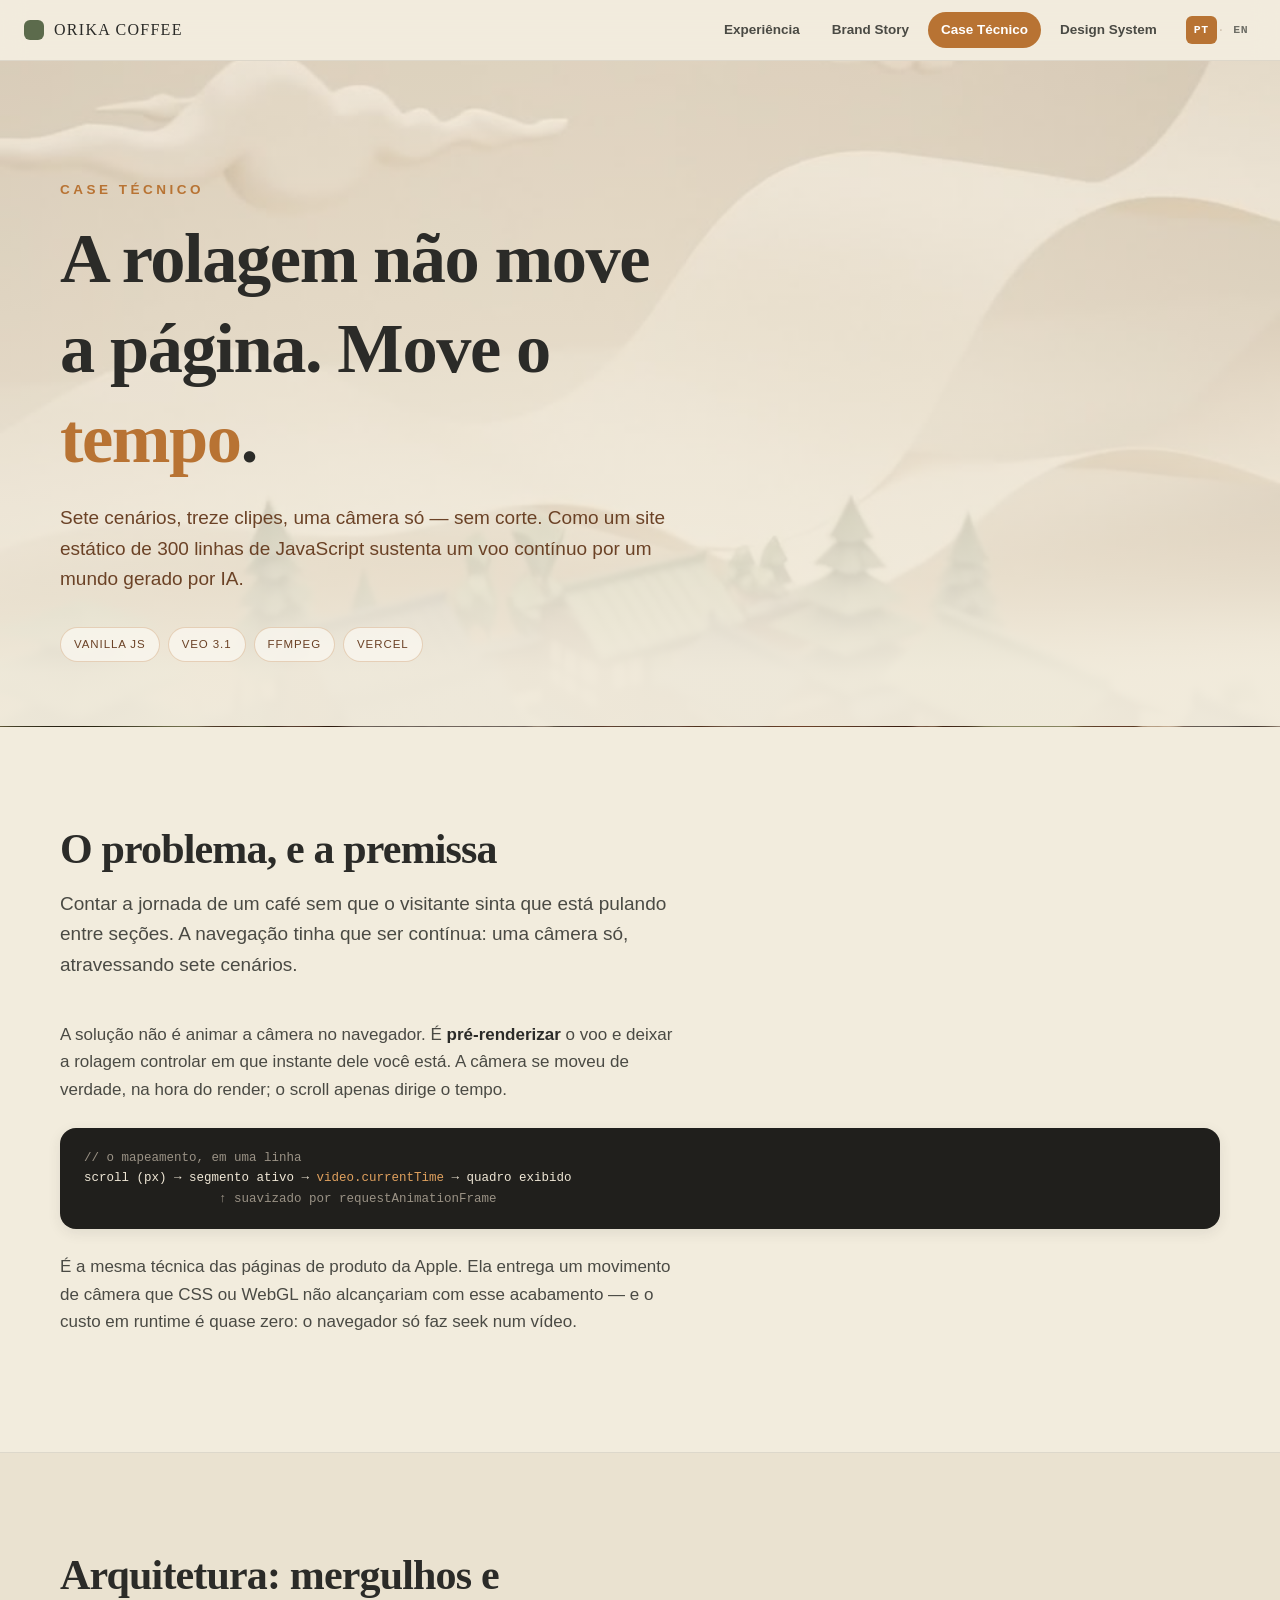
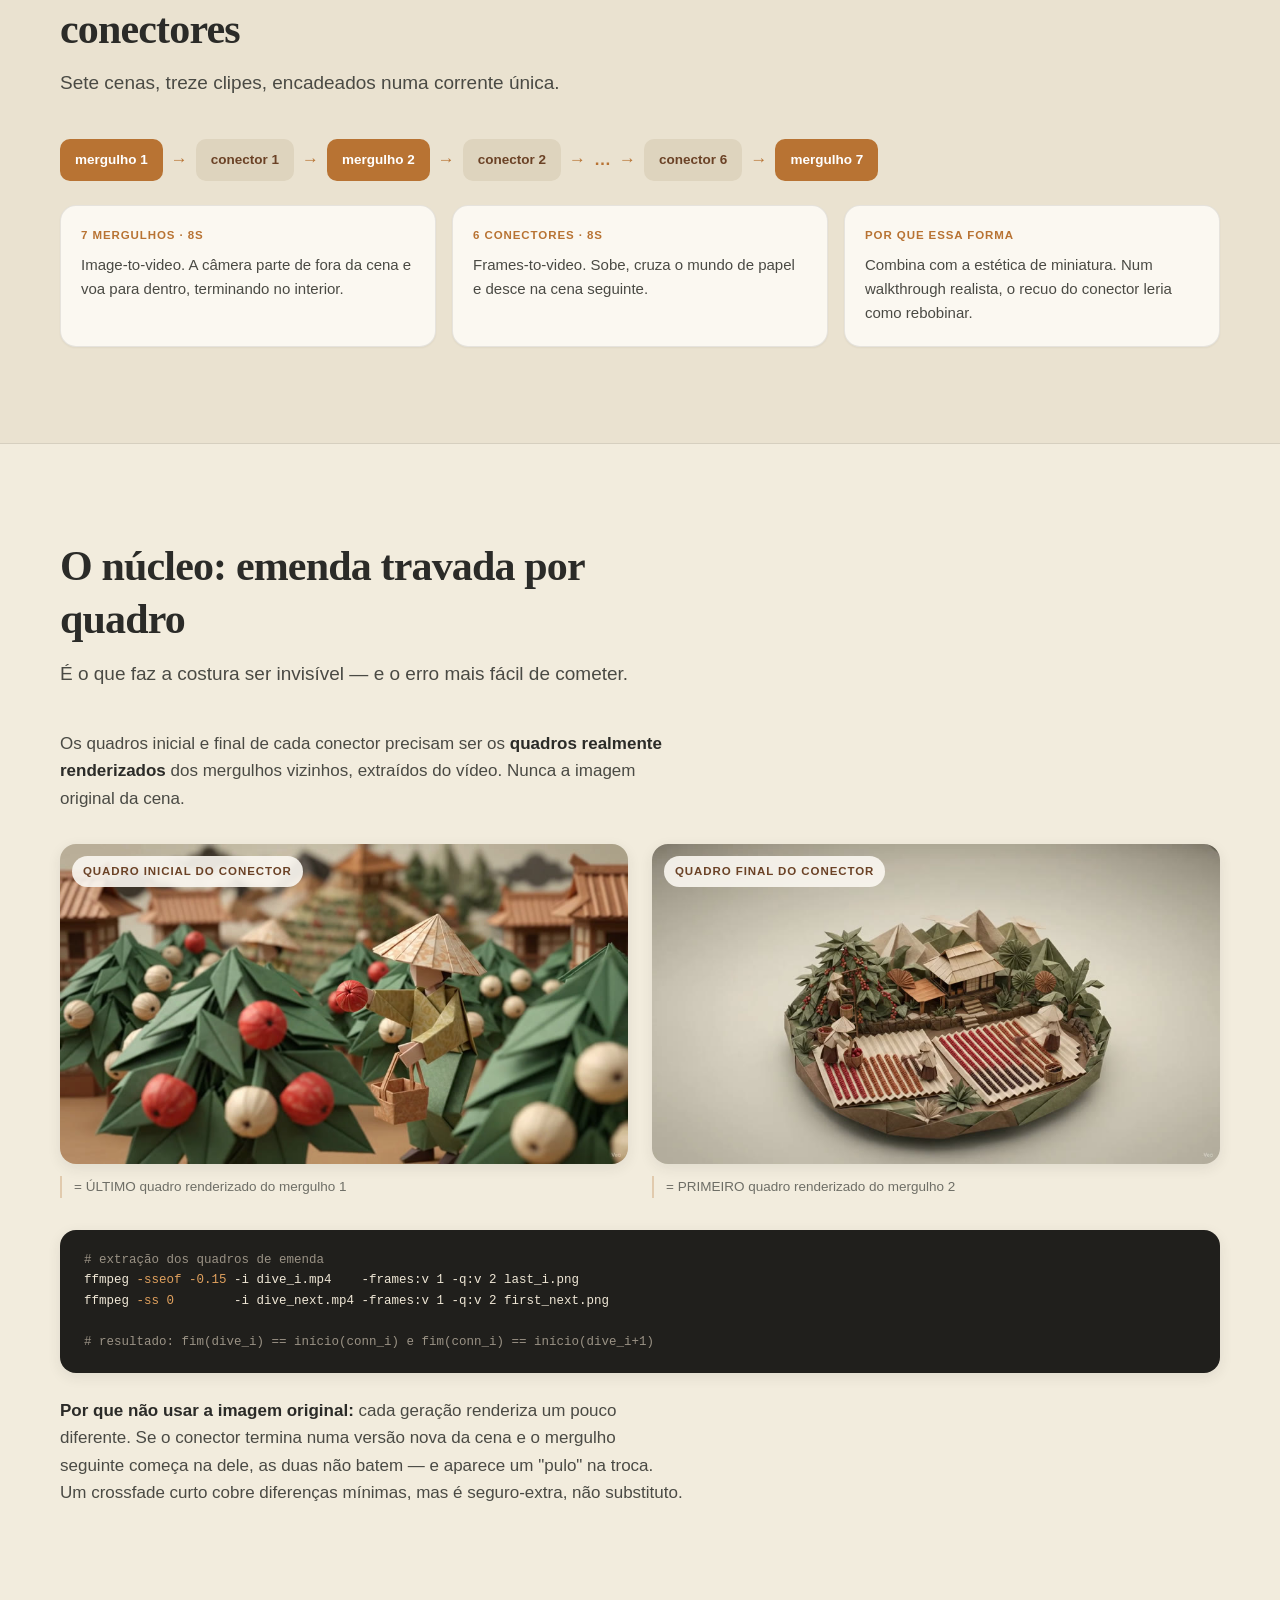
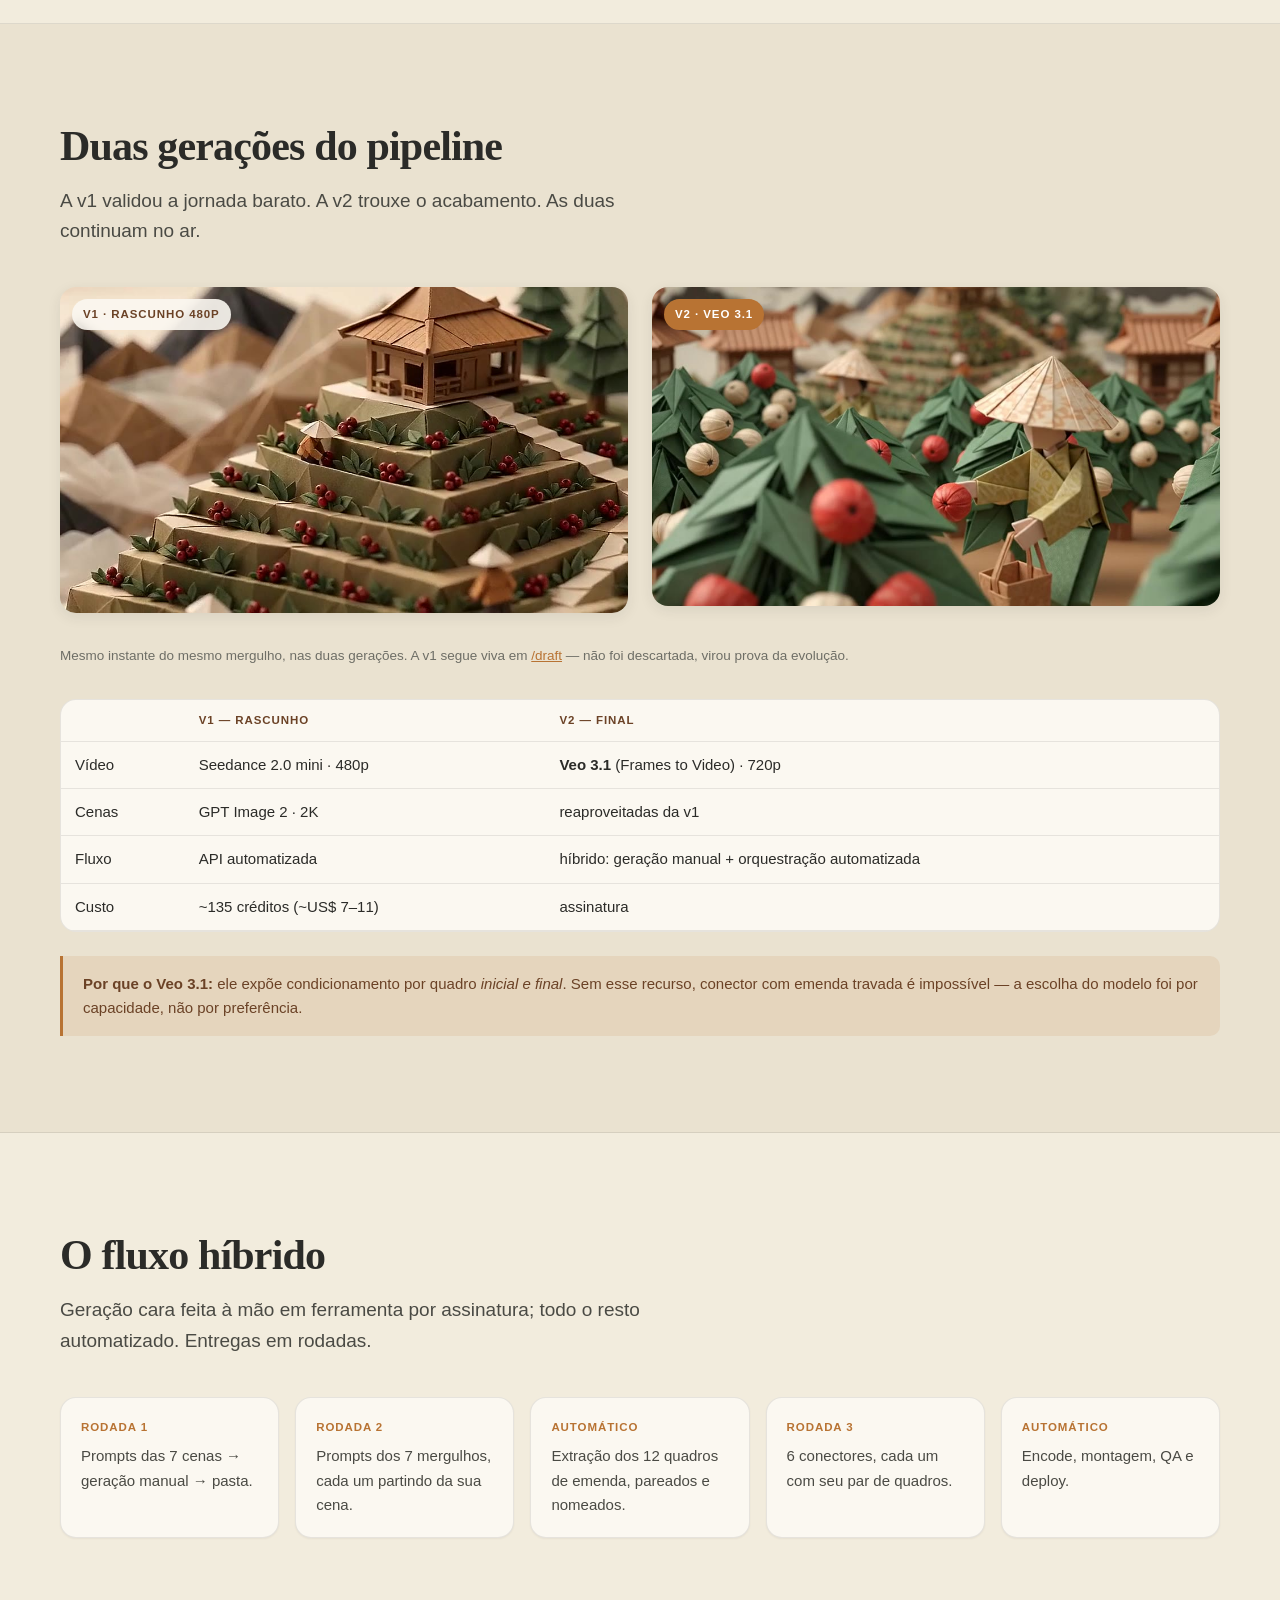
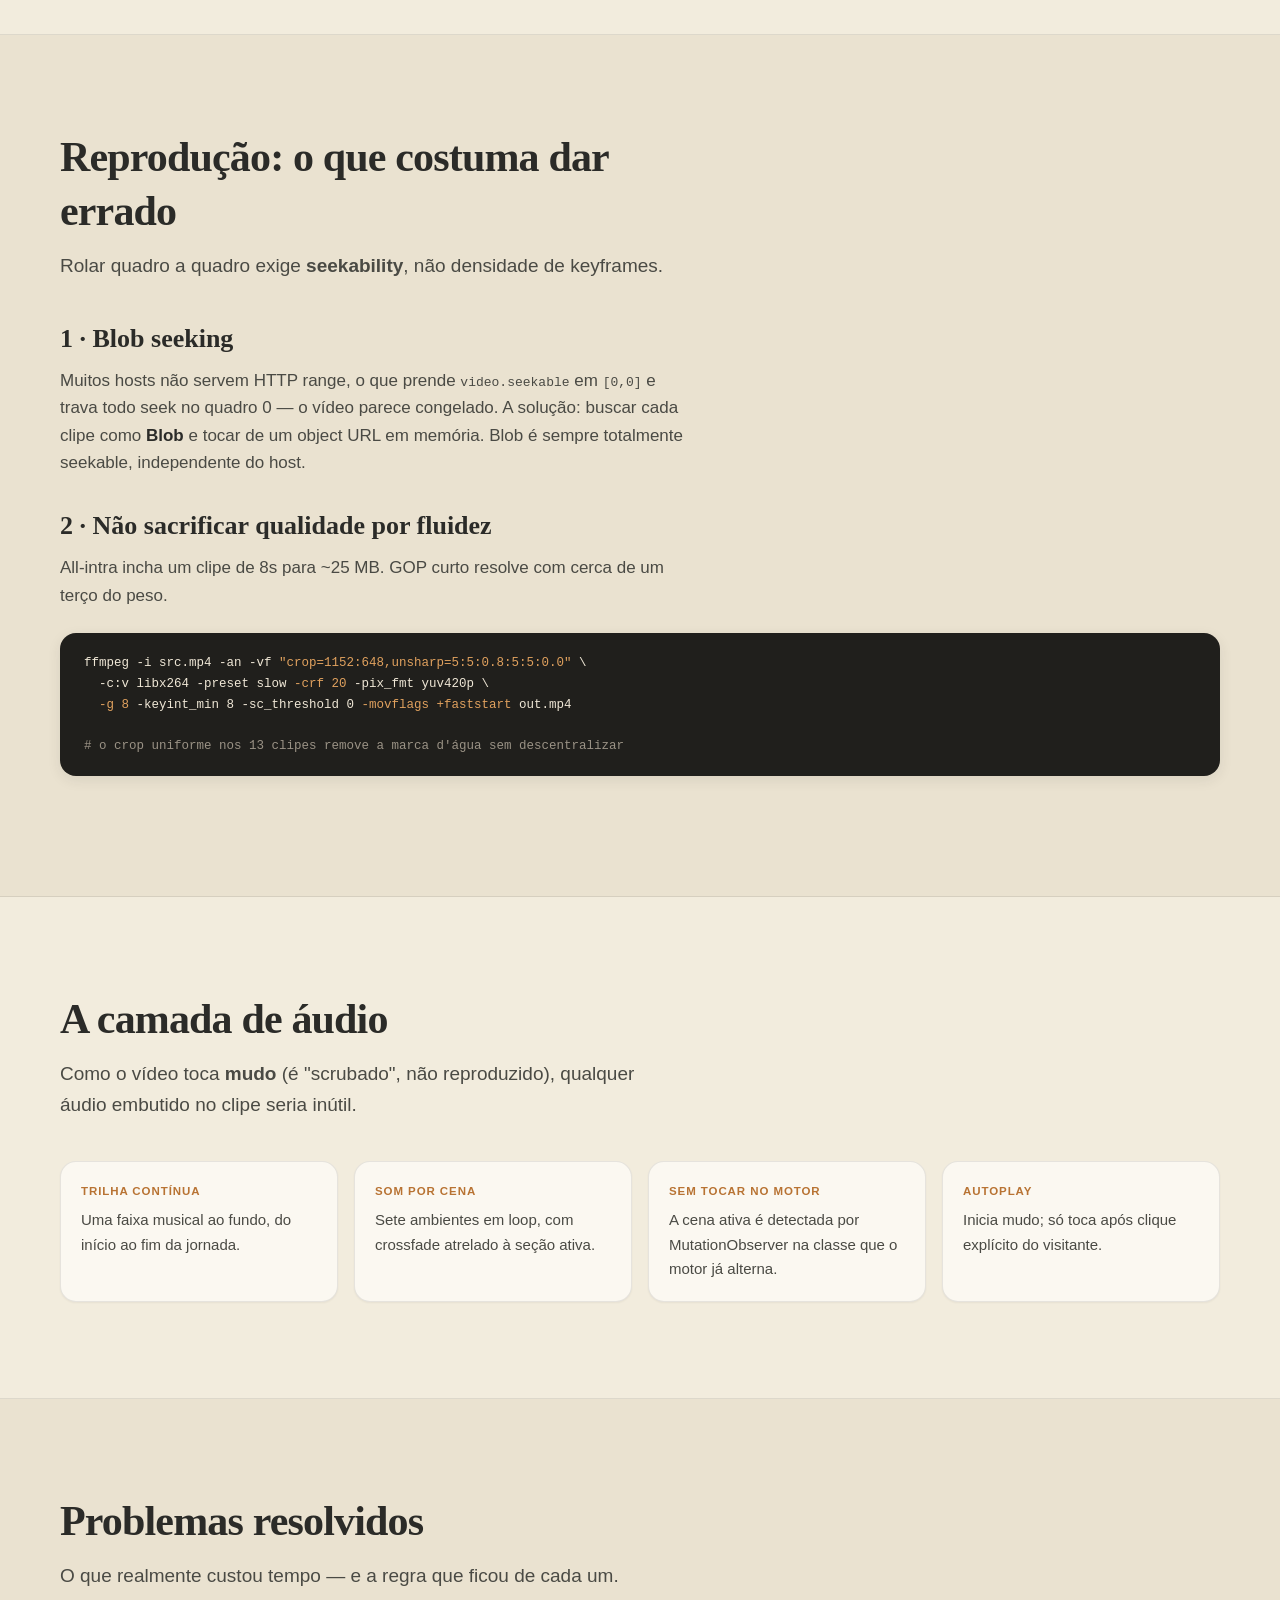
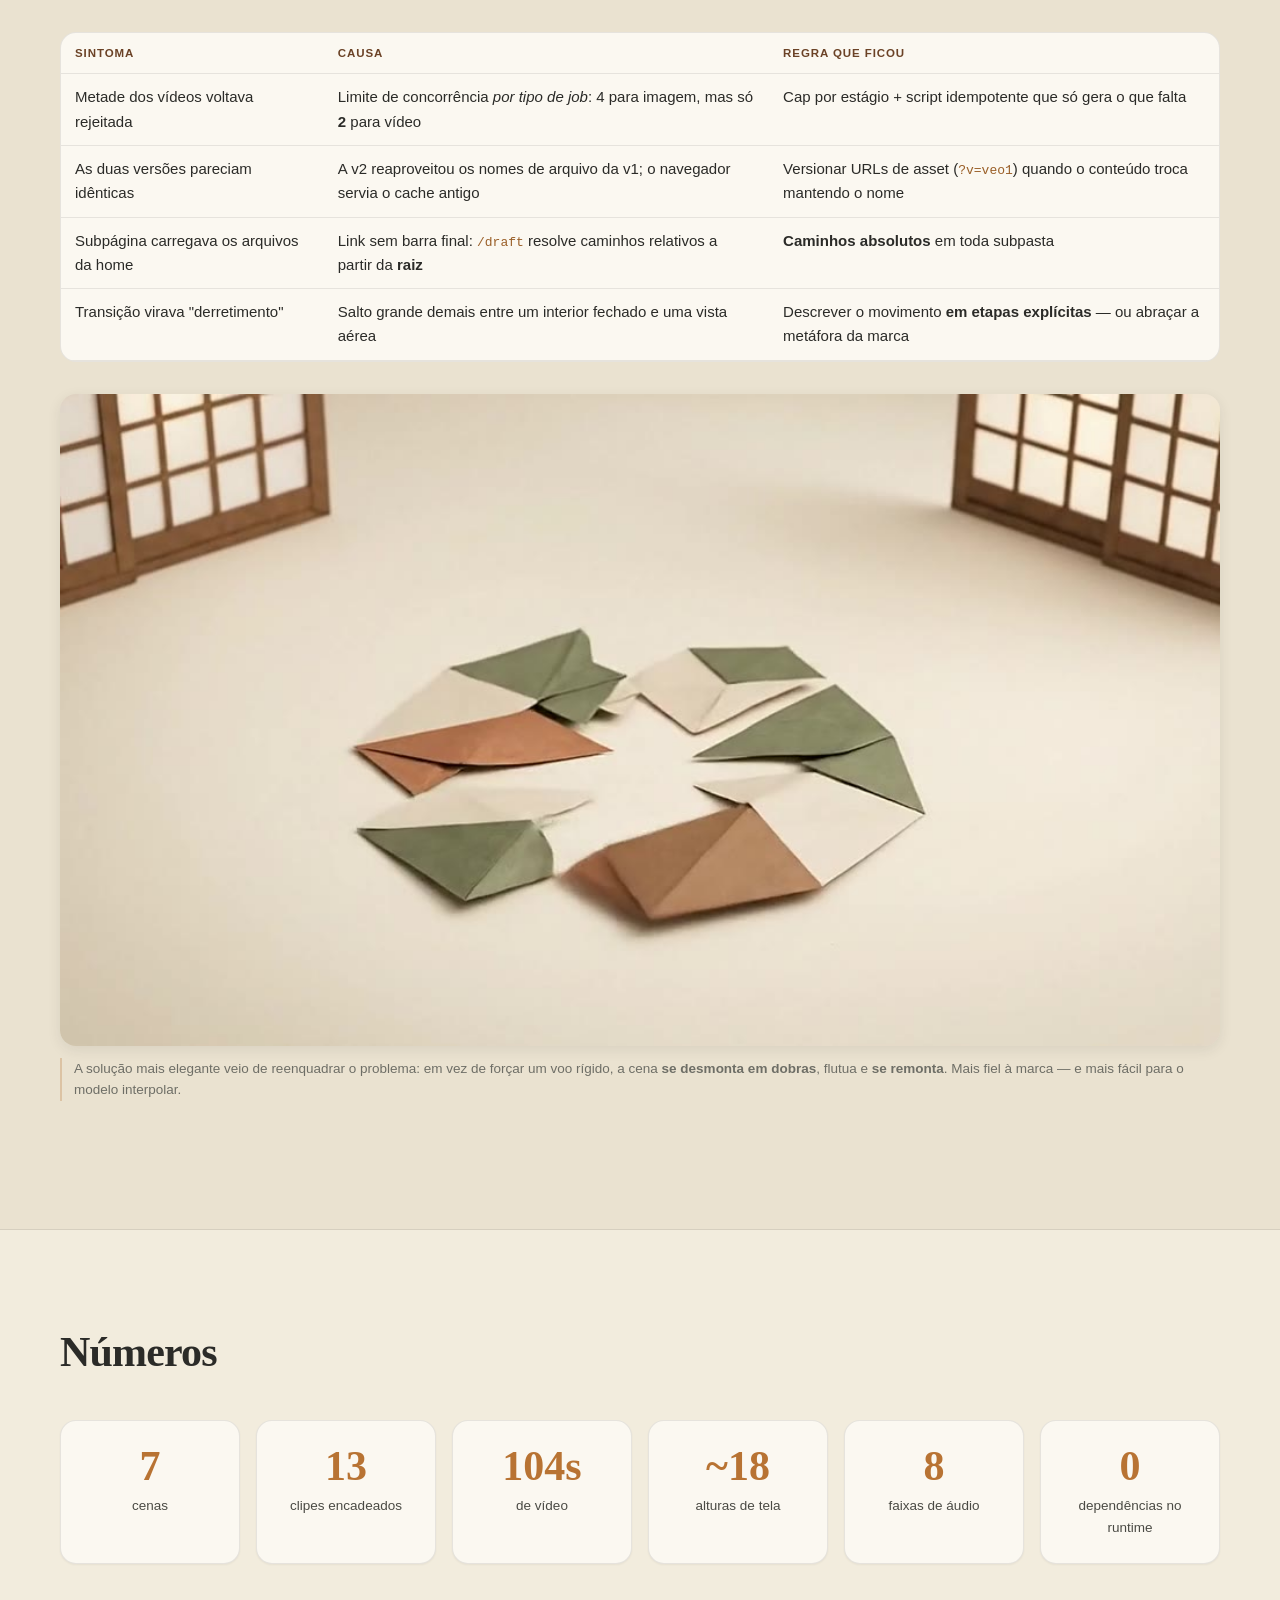
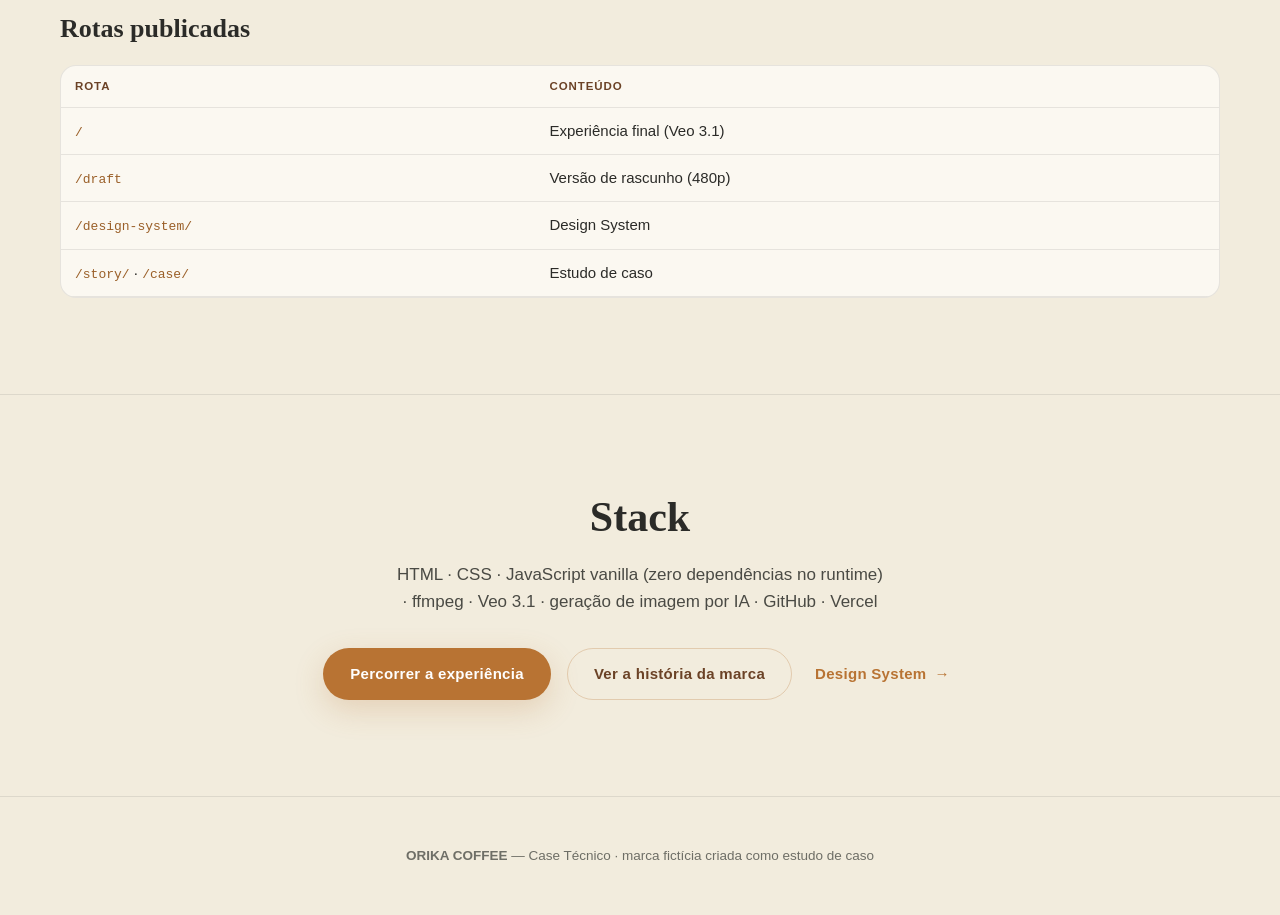
==== commit 6070fa83: "Versoes em ingles das 3 paginas de estudo + seletor de idioma PT/EN - /en/story/, /en/case/, /en/des" ====
--- a/case/index.html
+++ b/case/index.html
@@ -13,11 +13,14 @@
 <nav class="case-top">
   <div class="container-xl case-top__row">
     <a class="case-brand" href="/"><i></i> ORIKA COFFEE</a>
-    <div class="case-links">
-      <a href="/">Experiência</a>
-      <a href="/story/">Brand Story</a>
-      <a href="/case/" class="on">Case Técnico</a>
-      <a href="/design-system/">Design System</a>
+    <div class="case-right">
+      <div class="case-links">
+        <a href="/">Experiência</a>
+        <a href="/story/">Brand Story</a>
+        <a href="/case/" class="on">Case Técnico</a>
+        <a href="/design-system/">Design System</a>
+      </div>
+      <div class="case-lang"><a href="/case/" class="on">PT</a><span>·</span><a href="/en/case/">EN</a></div>
     </div>
   </div>
 </nav>
--- a/design-system/styles.css
+++ b/design-system/styles.css
@@ -201,6 +201,47 @@
   background: rgba(251,248,241,0.7);
 }
 
+/* -------------------------------------------------------------- APP BAR --- */
+/* Barra de navegação entre as páginas do estudo de caso (/story/, /case/,
+   /design-system/). NÃO é usada na experiência principal — lá a navegação
+   é o trilho de rota do próprio motor de scroll. */
+.case-top {
+  position: sticky; top: 0; z-index: 60;
+  background: rgba(242,236,221,.90);
+  -webkit-backdrop-filter: blur(12px); backdrop-filter: blur(12px);
+  border-bottom: var(--border-hair);
+}
+.case-top__row {
+  display: flex; align-items: center; justify-content: space-between; gap: var(--space-16);
+  padding: var(--space-12) 0; flex-wrap: wrap;
+}
+.case-brand {
+  display: flex; align-items: center; gap: 10px;
+  font-family: var(--font-display); font-size: 16px; letter-spacing: var(--ls-wide);
+  color: var(--clr-sumi); text-decoration: none;
+}
+.case-brand i { width: 20px; height: 20px; border-radius: var(--radius-xs); background: var(--clr-matcha); display: block; }
+.case-links { display: flex; gap: 6px; flex-wrap: wrap; }
+.case-links a {
+  text-decoration: none; font-size: var(--text-caption); font-weight: 600;
+  color: var(--clr-sumi-soft); padding: 7px 13px; border-radius: var(--radius-pill);
+  transition: background var(--duration-fast) var(--ease-drift), color var(--duration-fast) var(--ease-drift);
+}
+.case-links a:hover { background: var(--clr-copper-subtle); color: var(--clr-umber); }
+.case-links a.on { background: var(--clr-copper); color: #fff; }
+/* agrupa links + seletor de idioma à direita da app bar */
+.case-right { display: flex; align-items: center; gap: var(--space-16); flex-wrap: wrap; }
+/* seletor de idioma PT · EN */
+.case-lang { display: inline-flex; align-items: center; gap: 2px; }
+.case-lang a {
+  font-family: var(--font-mono); font-size: 11.5px; font-weight: 700; letter-spacing: .04em;
+  text-decoration: none; color: var(--clr-ink-dim); padding: 5px 8px; border-radius: var(--radius-xs);
+  transition: color var(--duration-fast) var(--ease-drift), background var(--duration-fast) var(--ease-drift);
+}
+.case-lang a:hover { color: var(--clr-umber); background: var(--clr-copper-subtle); }
+.case-lang a.on { color: #fff; background: var(--clr-copper); }
+.case-lang span { color: var(--clr-umber-border); }
+
 /* ------------------------------------------------------------------ NAV --- */
 .ds-toc {
   position: sticky; top: 0; z-index: 50;
@@ -216,6 +257,10 @@
   transition: background var(--duration-fast) var(--ease-drift), color var(--duration-fast) var(--ease-drift);
 }
 .ds-toc a:hover { background: var(--clr-copper-subtle); color: var(--clr-umber); }
+/* Quando a app bar está presente, o índice gruda logo ABAIXO dela.
+   --appbar-h é medida em runtime (a barra quebra em 2 linhas no mobile,
+   então um valor fixo sobrepõe). Fallback cobre o caso sem JS. */
+.case-top ~ .ds-toc { top: var(--appbar-h, 61px); }
 
 /* -------------------------------------------------------------- SECTION --- */
 .ds-section { padding: var(--space-96) 0; border-bottom: var(--border-hair); }
--- a/case-pages.css
+++ b/case-pages.css
@@ -3,31 +3,9 @@
    Construídas sobre os tokens do Design System (/design-system/styles.css).
    ========================================================================== */
 
-/* ------------------------------------------------------------ TOP LINKS -- */
-.case-top {
-  position: sticky; top: 0; z-index: 60;
-  background: rgba(242,236,221,.90);
-  -webkit-backdrop-filter: blur(12px); backdrop-filter: blur(12px);
-  border-bottom: var(--border-hair);
-}
-.case-top__row {
-  display: flex; align-items: center; justify-content: space-between; gap: var(--space-16);
-  padding: var(--space-12) 0; flex-wrap: wrap;
-}
-.case-brand {
-  display: flex; align-items: center; gap: 10px;
-  font-family: var(--font-display); font-size: 16px; letter-spacing: var(--ls-wide);
-  color: var(--clr-sumi); text-decoration: none;
-}
-.case-brand i { width: 20px; height: 20px; border-radius: var(--radius-xs); background: var(--clr-matcha); display: block; }
-.case-links { display: flex; gap: 6px; flex-wrap: wrap; }
-.case-links a {
-  text-decoration: none; font-size: var(--text-caption); font-weight: 600;
-  color: var(--clr-sumi-soft); padding: 7px 13px; border-radius: var(--radius-pill);
-  transition: background var(--duration-fast) var(--ease-drift), color var(--duration-fast) var(--ease-drift);
-}
-.case-links a:hover { background: var(--clr-copper-subtle); color: var(--clr-umber); }
-.case-links a.on { background: var(--clr-copper); color: #fff; }
+/* NOTA: a app bar (.case-top / .case-brand / .case-links) agora é um componente
+   do Design System e vive em /design-system/styles.css — carregado antes deste
+   arquivo em /story/ e /case/. Não redeclarar aqui. */
 
 /* ----------------------------------------------------------------- HERO -- */
 .case-hero {
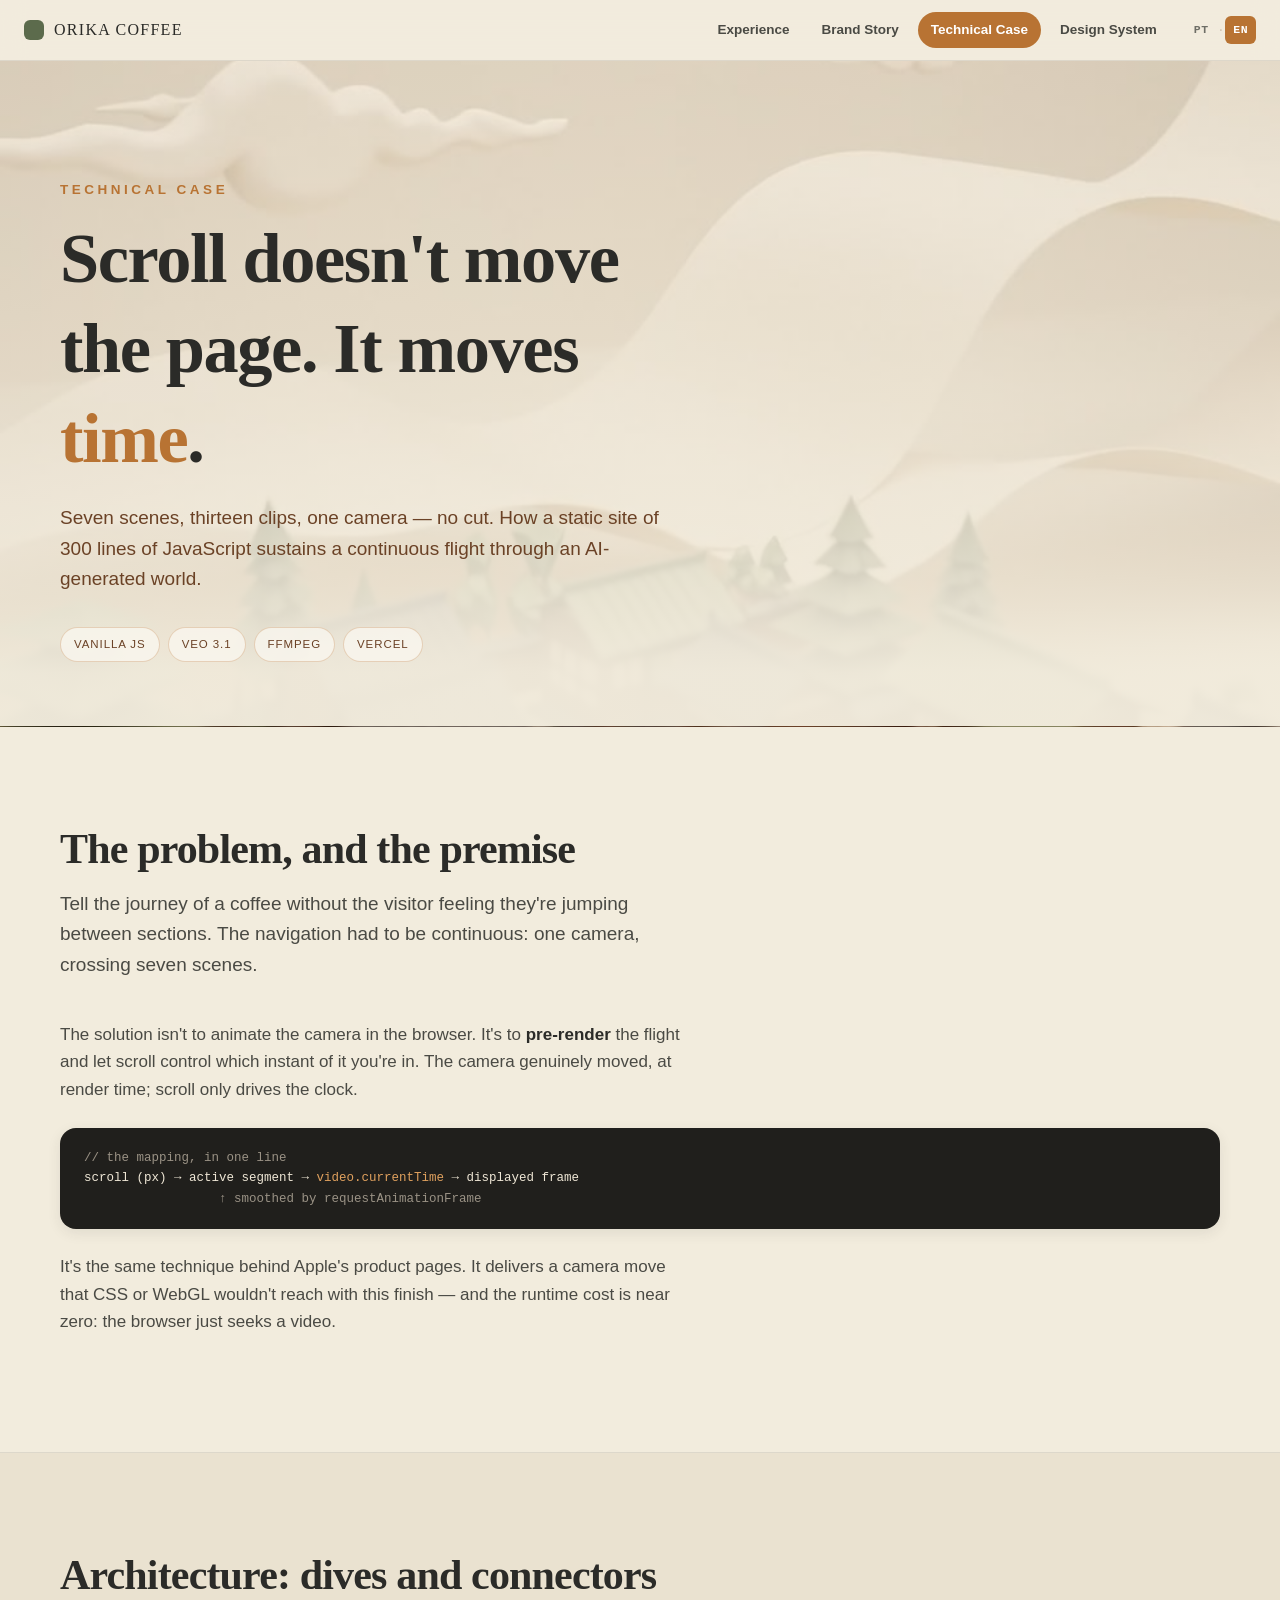
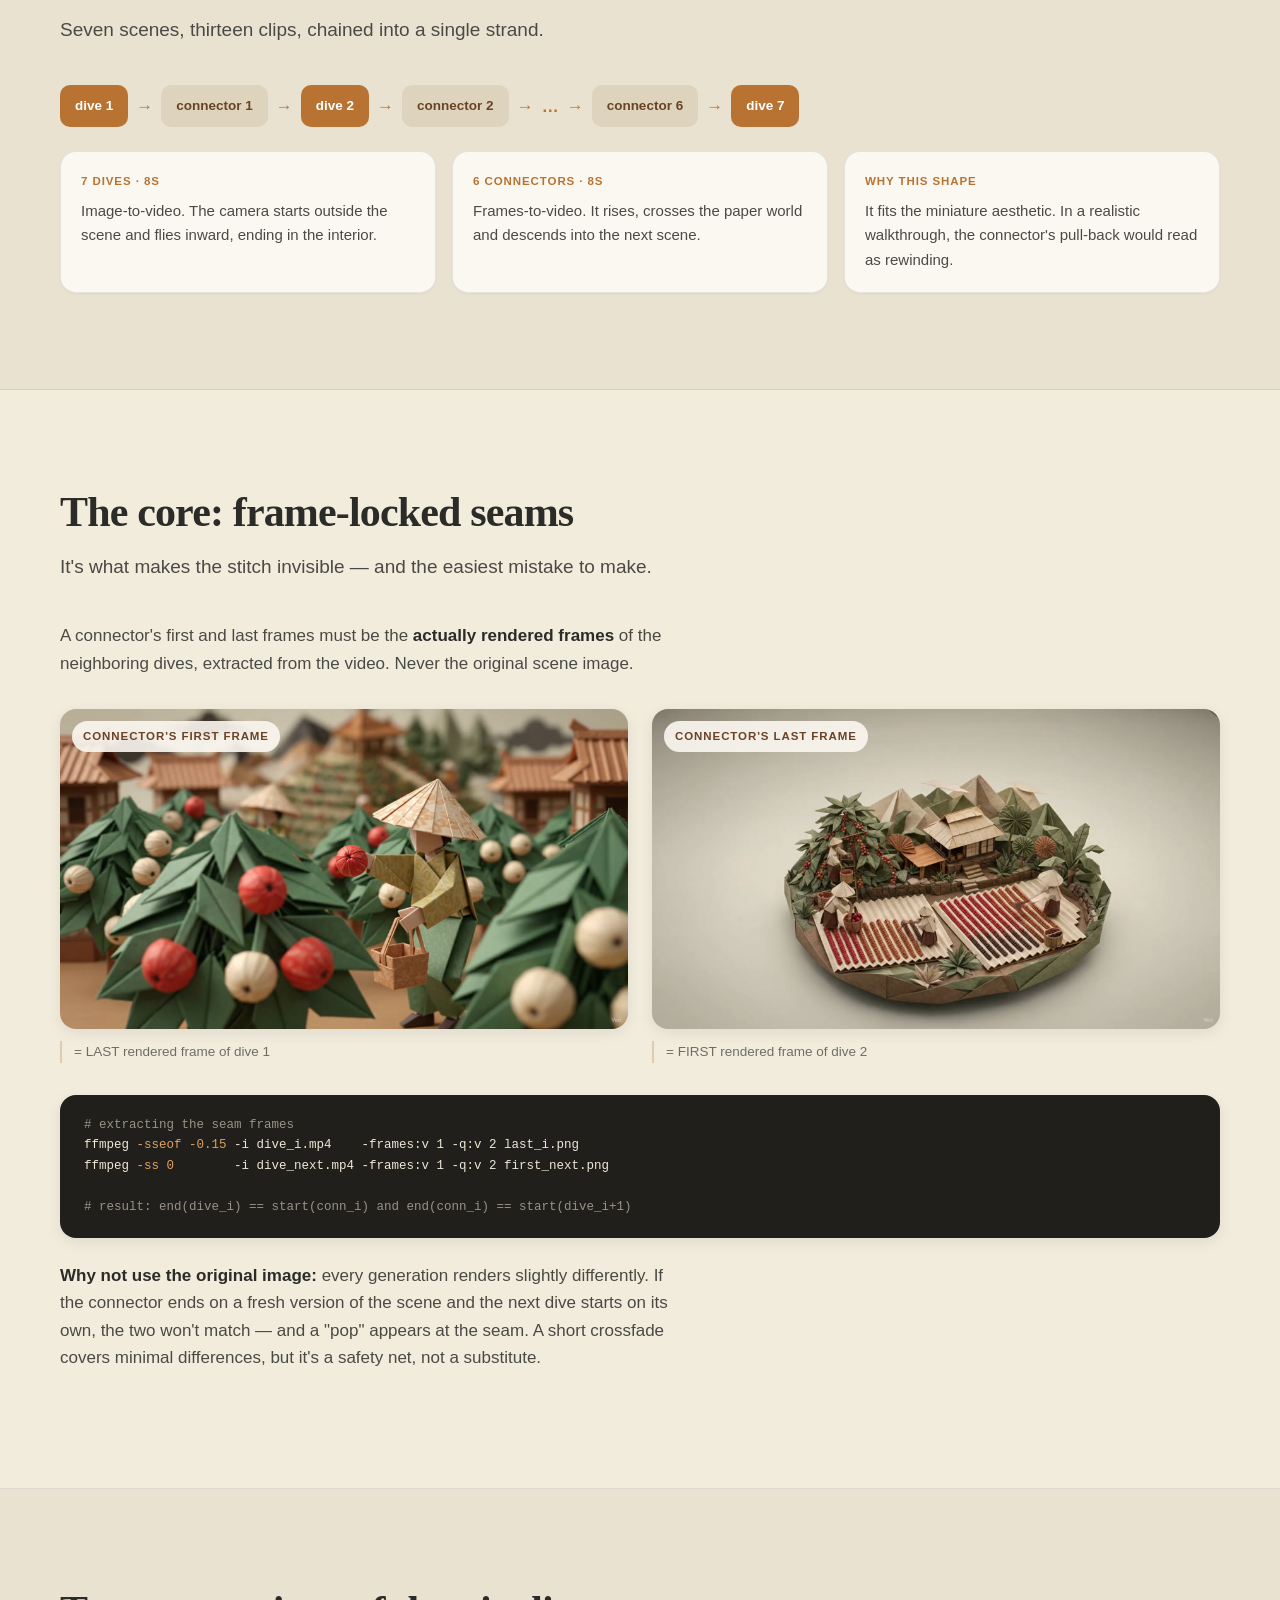
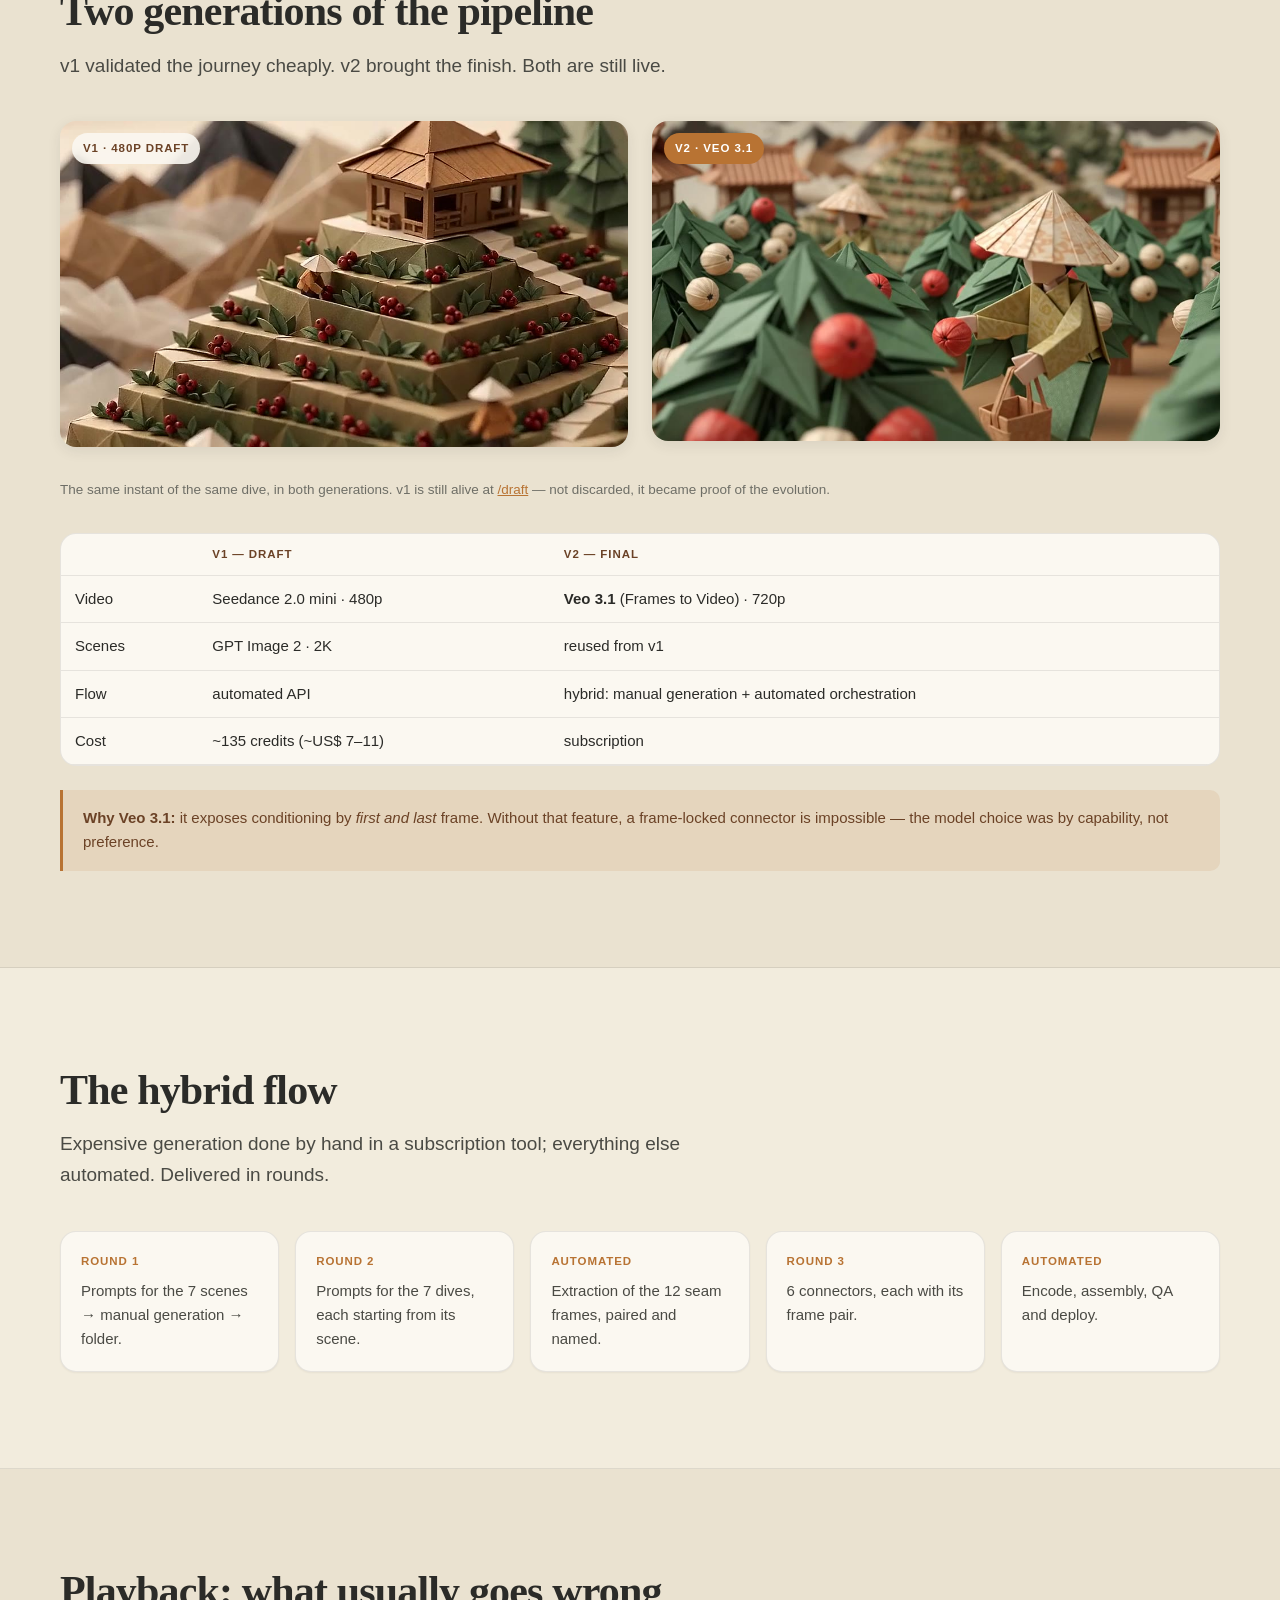
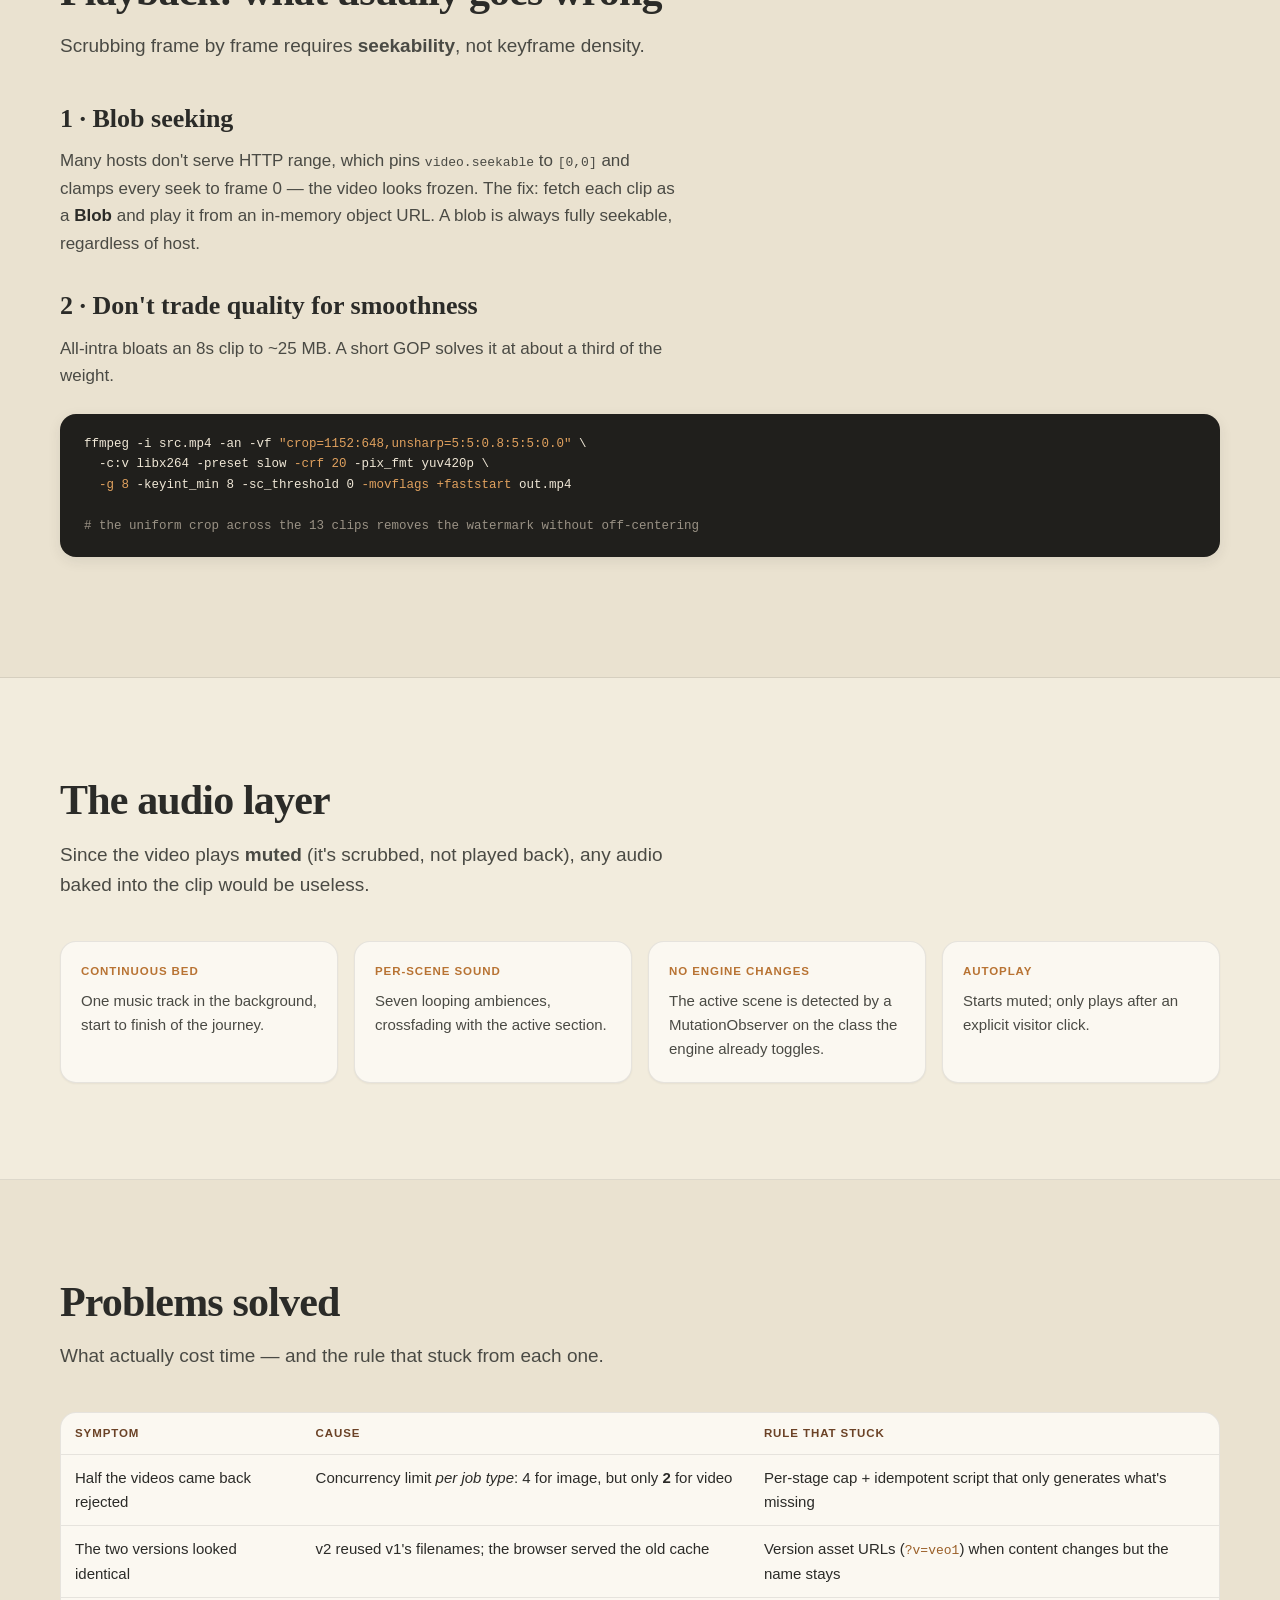
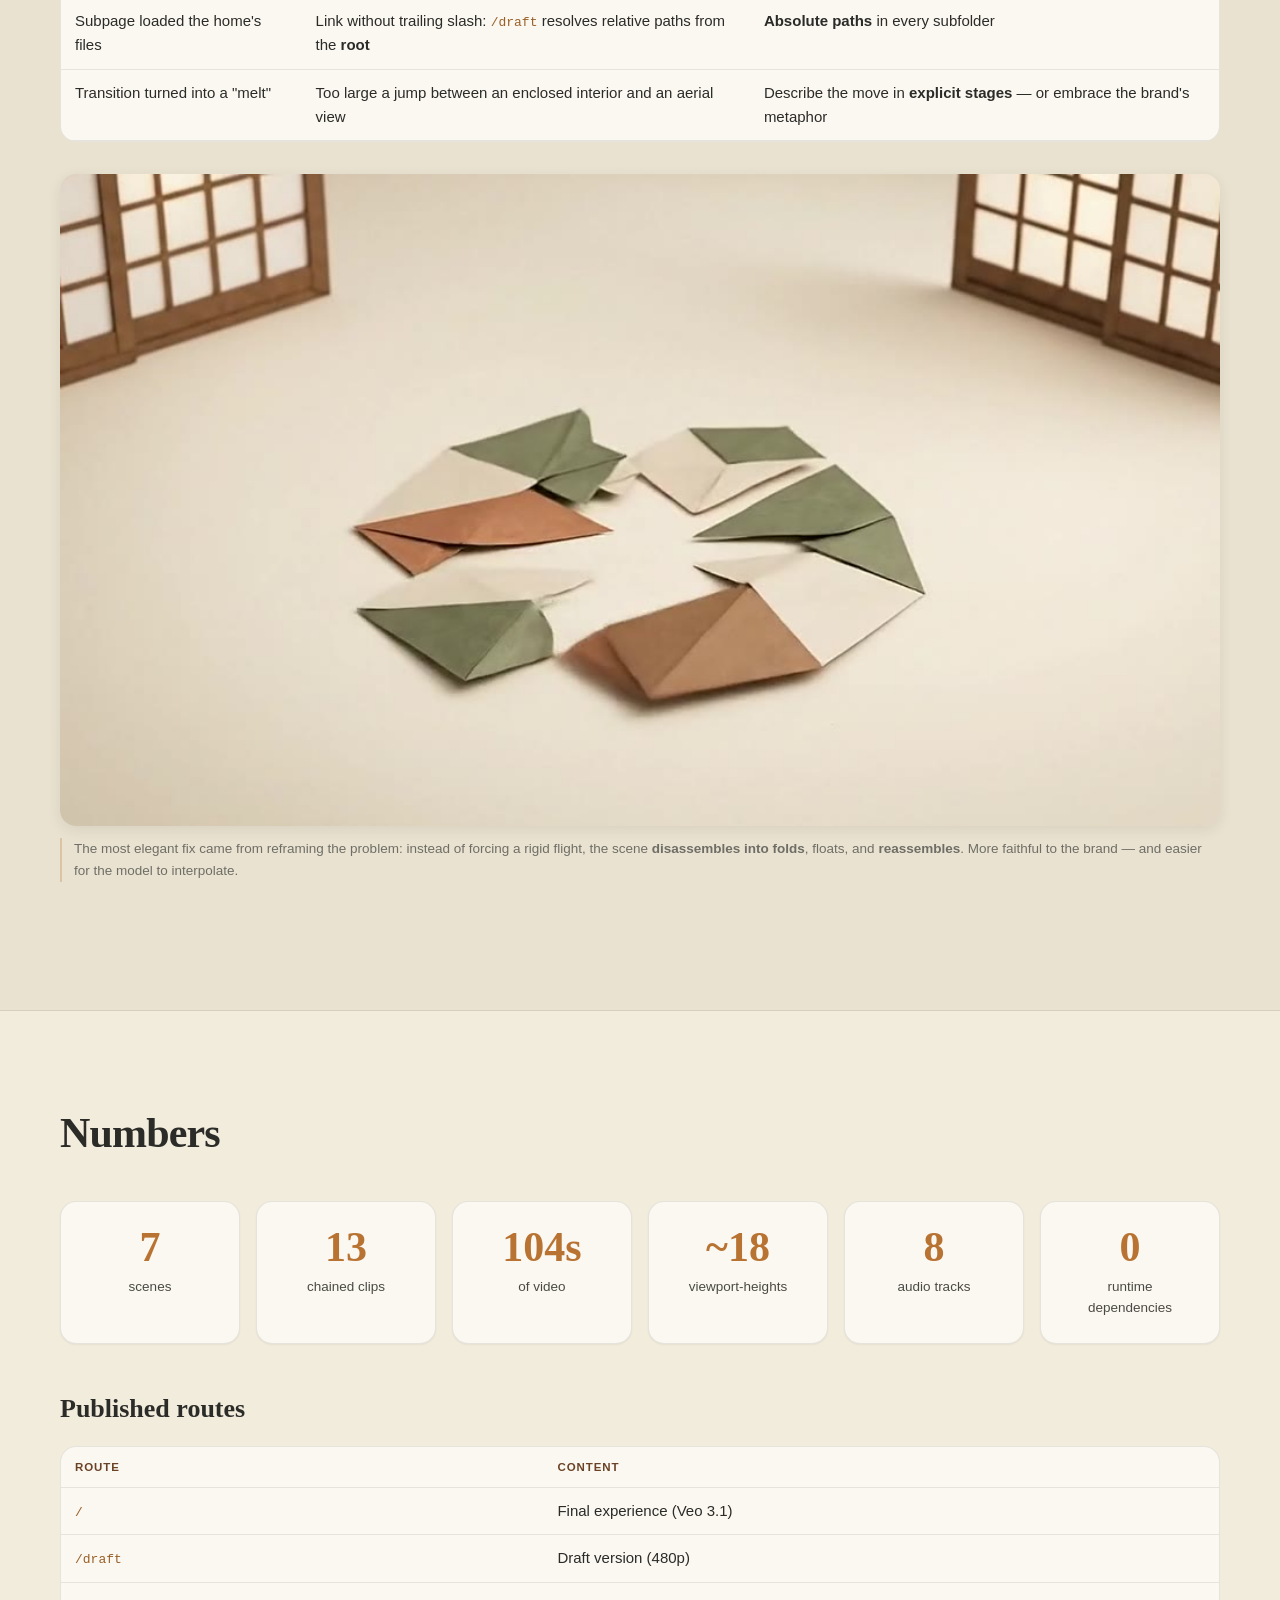
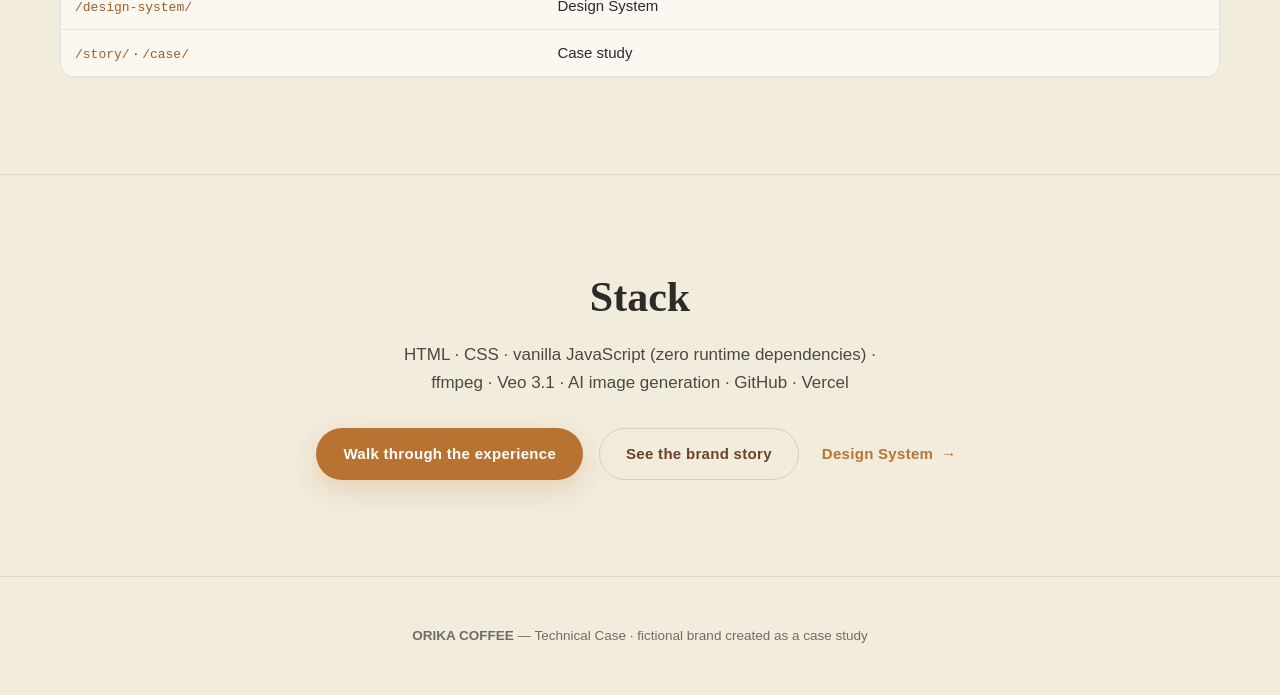
==== commit 35f2168b: "Inglês como default: rotas limpas = EN, português movido para /pt/ - /story/, /case/, /design-system" ====
--- a/case/index.html
+++ b/case/index.html
@@ -1,10 +1,10 @@
 <!doctype html>
-<html lang="pt-BR">
+<html lang="en">
 <head>
 <meta charset="utf-8">
 <meta name="viewport" content="width=device-width, initial-scale=1, viewport-fit=cover">
-<title>ORIKA COFFEE — Case Técnico</title>
-<meta name="description" content="Como a ORIKA COFFEE foi construída: rolagem que dirige uma câmera, emendas travadas por quadro e um pipeline de vídeo por IA.">
+<title>ORIKA COFFEE — Technical Case</title>
+<meta name="description" content="How ORIKA COFFEE was built: scroll that drives a camera, frame-locked seams, and an AI video pipeline.">
 <link rel="stylesheet" href="/design-system/styles.css">
 <link rel="stylesheet" href="/case-pages.css">
 </head>
@@ -15,213 +15,213 @@
     <a class="case-brand" href="/"><i></i> ORIKA COFFEE</a>
     <div class="case-right">
       <div class="case-links">
-        <a href="/">Experiência</a>
+        <a href="/">Experience</a>
         <a href="/story/">Brand Story</a>
-        <a href="/case/" class="on">Case Técnico</a>
+        <a href="/case/" class="on">Technical Case</a>
         <a href="/design-system/">Design System</a>
       </div>
-      <div class="case-lang"><a href="/case/" class="on">PT</a><span>·</span><a href="/en/case/">EN</a></div>
+      <div class="case-lang"><a href="/pt/case/">PT</a><span>·</span><a href="/case/" class="on">EN</a></div>
     </div>
   </div>
 </nav>
 
 <header class="case-hero" style="background-image:url('/case/assets/aerial.jpg')">
   <div class="container case-hero__inner">
-    <span class="eyebrow">Case Técnico</span>
-    <h1>A rolagem não move a página. Move o <em>tempo</em>.</h1>
-    <p class="case-hero__lede">Sete cenários, treze clipes, uma câmera só — sem corte. Como um site estático de 300 linhas de JavaScript sustenta um voo contínuo por um mundo gerado por IA.</p>
+    <span class="eyebrow">Technical Case</span>
+    <h1>Scroll doesn't move the page. It moves <em>time</em>.</h1>
+    <p class="case-hero__lede">Seven scenes, thirteen clips, one camera — no cut. How a static site of 300 lines of JavaScript sustains a continuous flight through an AI-generated world.</p>
     <div class="case-meta"><span>Vanilla JS</span><span>Veo 3.1</span><span>ffmpeg</span><span>Vercel</span></div>
   </div>
 </header>
 
-<!-- PREMISSA -->
-<section class="case-section">
-  <div class="container">
-    <div class="case-head">
-      <h2>O problema, e a premissa</h2>
-      <p>Contar a jornada de um café sem que o visitante sinta que está pulando entre seções. A navegação tinha que ser contínua: uma câmera só, atravessando sete cenários.</p>
-    </div>
-    <div class="prose">
-      <p>A solução não é animar a câmera no navegador. É <strong>pré-renderizar</strong> o voo e deixar a rolagem controlar em que instante dele você está. A câmera se moveu de verdade, na hora do render; o scroll apenas dirige o tempo.</p>
-    </div>
-    <pre class="code"><span class="c">// o mapeamento, em uma linha</span>
-scroll (px) → segmento ativo → <span class="k">video.currentTime</span> → quadro exibido
-                  <span class="c">↑ suavizado por requestAnimationFrame</span></pre>
-    <div class="prose"><p>É a mesma técnica das páginas de produto da Apple. Ela entrega um movimento de câmera que CSS ou WebGL não alcançariam com esse acabamento — e o custo em runtime é quase zero: o navegador só faz seek num vídeo.</p></div>
-  </div>
-</section>
-
-<!-- ARQUITETURA -->
-<section class="case-section">
-  <div class="container">
-    <div class="case-head">
-      <h2>Arquitetura: mergulhos e conectores</h2>
-      <p>Sete cenas, treze clipes, encadeados numa corrente única.</p>
+<!-- PREMISE -->
+<section class="case-section">
+  <div class="container">
+    <div class="case-head">
+      <h2>The problem, and the premise</h2>
+      <p>Tell the journey of a coffee without the visitor feeling they're jumping between sections. The navigation had to be continuous: one camera, crossing seven scenes.</p>
+    </div>
+    <div class="prose">
+      <p>The solution isn't to animate the camera in the browser. It's to <strong>pre-render</strong> the flight and let scroll control which instant of it you're in. The camera genuinely moved, at render time; scroll only drives the clock.</p>
+    </div>
+    <pre class="code"><span class="c">// the mapping, in one line</span>
+scroll (px) → active segment → <span class="k">video.currentTime</span> → displayed frame
+                  <span class="c">↑ smoothed by requestAnimationFrame</span></pre>
+    <div class="prose"><p>It's the same technique behind Apple's product pages. It delivers a camera move that CSS or WebGL wouldn't reach with this finish — and the runtime cost is near zero: the browser just seeks a video.</p></div>
+  </div>
+</section>
+
+<!-- ARCHITECTURE -->
+<section class="case-section">
+  <div class="container">
+    <div class="case-head">
+      <h2>Architecture: dives and connectors</h2>
+      <p>Seven scenes, thirteen clips, chained into a single strand.</p>
     </div>
     <div class="chain">
-      <b>mergulho 1</b><span>→</span><i>conector 1</i><span>→</span><b>mergulho 2</b><span>→</span><i>conector 2</i><span>→</span><span>…</span><span>→</span><i>conector 6</i><span>→</span><b>mergulho 7</b>
+      <b>dive 1</b><span>→</span><i>connector 1</i><span>→</span><b>dive 2</b><span>→</span><i>connector 2</i><span>→</span><span>…</span><span>→</span><i>connector 6</i><span>→</span><b>dive 7</b>
     </div>
     <div class="flow">
-      <div><strong>7 mergulhos · 8s</strong><p>Image-to-video. A câmera parte de fora da cena e voa para dentro, terminando no interior.</p></div>
-      <div><strong>6 conectores · 8s</strong><p>Frames-to-video. Sobe, cruza o mundo de papel e desce na cena seguinte.</p></div>
-      <div><strong>Por que essa forma</strong><p>Combina com a estética de miniatura. Num walkthrough realista, o recuo do conector leria como rebobinar.</p></div>
-    </div>
-  </div>
-</section>
-
-<!-- A EMENDA -->
-<section class="case-section">
-  <div class="container">
-    <div class="case-head">
-      <h2>O núcleo: emenda travada por quadro</h2>
-      <p>É o que faz a costura ser invisível — e o erro mais fácil de cometer.</p>
-    </div>
-    <div class="prose">
-      <p>Os quadros inicial e final de cada conector precisam ser os <strong>quadros realmente renderizados</strong> dos mergulhos vizinhos, extraídos do vídeo. Nunca a imagem original da cena.</p>
+      <div><strong>7 dives · 8s</strong><p>Image-to-video. The camera starts outside the scene and flies inward, ending in the interior.</p></div>
+      <div><strong>6 connectors · 8s</strong><p>Frames-to-video. It rises, crosses the paper world and descends into the next scene.</p></div>
+      <div><strong>Why this shape</strong><p>It fits the miniature aesthetic. In a realistic walkthrough, the connector's pull-back would read as rewinding.</p></div>
+    </div>
+  </div>
+</section>
+
+<!-- THE SEAM -->
+<section class="case-section">
+  <div class="container">
+    <div class="case-head">
+      <h2>The core: frame-locked seams</h2>
+      <p>It's what makes the stitch invisible — and the easiest mistake to make.</p>
+    </div>
+    <div class="prose">
+      <p>A connector's first and last frames must be the <strong>actually rendered frames</strong> of the neighboring dives, extracted from the video. Never the original scene image.</p>
     </div>
 
     <div class="compare" style="margin:var(--space-32) 0">
-      <figure><span class="lbl">quadro inicial do conector</span><img src="/case/assets/seam-a.jpg" alt="Último quadro do mergulho da plantação"><figcaption>= ÚLTIMO quadro renderizado do mergulho 1</figcaption></figure>
-      <figure><span class="lbl">quadro final do conector</span><img src="/case/assets/seam-b.jpg" alt="Primeiro quadro do mergulho da colheita"><figcaption>= PRIMEIRO quadro renderizado do mergulho 2</figcaption></figure>
-    </div>
-
-    <pre class="code"><span class="c"># extração dos quadros de emenda</span>
+      <figure><span class="lbl">connector's first frame</span><img src="/case/assets/seam-a.jpg" alt="Last frame of the plantation dive"><figcaption>= LAST rendered frame of dive 1</figcaption></figure>
+      <figure><span class="lbl">connector's last frame</span><img src="/case/assets/seam-b.jpg" alt="First frame of the harvest dive"><figcaption>= FIRST rendered frame of dive 2</figcaption></figure>
+    </div>
+
+    <pre class="code"><span class="c"># extracting the seam frames</span>
 ffmpeg <span class="k">-sseof -0.15</span> -i dive_i.mp4    -frames:v 1 -q:v 2 last_i.png
 ffmpeg <span class="k">-ss 0</span>        -i dive_next.mp4 -frames:v 1 -q:v 2 first_next.png
 
-<span class="c"># resultado: fim(dive_i) == início(conn_i) e fim(conn_i) == início(dive_i+1)</span></pre>
-
-    <div class="prose">
-      <p><strong>Por que não usar a imagem original:</strong> cada geração renderiza um pouco diferente. Se o conector termina numa versão nova da cena e o mergulho seguinte começa na dele, as duas não batem — e aparece um "pulo" na troca. Um crossfade curto cobre diferenças mínimas, mas é seguro-extra, não substituto.</p>
-    </div>
-  </div>
-</section>
-
-<!-- DUAS GERAÇÕES -->
-<section class="case-section">
-  <div class="container">
-    <div class="case-head">
-      <h2>Duas gerações do pipeline</h2>
-      <p>A v1 validou a jornada barato. A v2 trouxe o acabamento. As duas continuam no ar.</p>
+<span class="c"># result: end(dive_i) == start(conn_i) and end(conn_i) == start(dive_i+1)</span></pre>
+
+    <div class="prose">
+      <p><strong>Why not use the original image:</strong> every generation renders slightly differently. If the connector ends on a fresh version of the scene and the next dive starts on its own, the two won't match — and a "pop" appears at the seam. A short crossfade covers minimal differences, but it's a safety net, not a substitute.</p>
+    </div>
+  </div>
+</section>
+
+<!-- TWO GENERATIONS -->
+<section class="case-section">
+  <div class="container">
+    <div class="case-head">
+      <h2>Two generations of the pipeline</h2>
+      <p>v1 validated the journey cheaply. v2 brought the finish. Both are still live.</p>
     </div>
 
     <div class="compare" style="margin-bottom:var(--space-32)">
-      <figure><span class="lbl">v1 · rascunho 480p</span><img src="/case/assets/v1-mid.jpg" alt="Quadro do mergulho na versão rascunho"></figure>
-      <figure><span class="lbl v2">v2 · Veo 3.1</span><img src="/case/assets/v2-mid.jpg" alt="Quadro do mergulho na versão final"></figure>
-    </div>
-    <p style="font-size:var(--text-caption);color:var(--clr-ink-dim);margin-bottom:var(--space-32)">Mesmo instante do mesmo mergulho, nas duas gerações. A v1 segue viva em <a href="/draft">/draft</a> — não foi descartada, virou prova da evolução.</p>
+      <figure><span class="lbl">v1 · 480p draft</span><img src="/case/assets/v1-mid.jpg" alt="Dive frame in the draft version"></figure>
+      <figure><span class="lbl v2">v2 · Veo 3.1</span><img src="/case/assets/v2-mid.jpg" alt="Dive frame in the final version"></figure>
+    </div>
+    <p style="font-size:var(--text-caption);color:var(--clr-ink-dim);margin-bottom:var(--space-32)">The same instant of the same dive, in both generations. v1 is still alive at <a href="/draft">/draft</a> — not discarded, it became proof of the evolution.</p>
 
     <div class="tablewrap">
       <table class="spec">
-        <tr><th></th><th>v1 — rascunho</th><th>v2 — final</th></tr>
-        <tr><td>Vídeo</td><td>Seedance 2.0 mini · 480p</td><td><strong>Veo 3.1</strong> (Frames to Video) · 720p</td></tr>
-        <tr><td>Cenas</td><td>GPT Image 2 · 2K</td><td>reaproveitadas da v1</td></tr>
-        <tr><td>Fluxo</td><td>API automatizada</td><td>híbrido: geração manual + orquestração automatizada</td></tr>
-        <tr><td>Custo</td><td>~135 créditos (~US$ 7–11)</td><td>assinatura</td></tr>
+        <tr><th></th><th>v1 — draft</th><th>v2 — final</th></tr>
+        <tr><td>Video</td><td>Seedance 2.0 mini · 480p</td><td><strong>Veo 3.1</strong> (Frames to Video) · 720p</td></tr>
+        <tr><td>Scenes</td><td>GPT Image 2 · 2K</td><td>reused from v1</td></tr>
+        <tr><td>Flow</td><td>automated API</td><td>hybrid: manual generation + automated orchestration</td></tr>
+        <tr><td>Cost</td><td>~135 credits (~US$ 7–11)</td><td>subscription</td></tr>
       </table>
     </div>
 
-    <div class="ds-note" style="margin-top:var(--space-24)"><strong>Por que o Veo 3.1:</strong> ele expõe condicionamento por quadro <em>inicial e final</em>. Sem esse recurso, conector com emenda travada é impossível — a escolha do modelo foi por capacidade, não por preferência.</div>
-  </div>
-</section>
-
-<!-- FLUXO HÍBRIDO -->
-<section class="case-section">
-  <div class="container">
-    <div class="case-head">
-      <h2>O fluxo híbrido</h2>
-      <p>Geração cara feita à mão em ferramenta por assinatura; todo o resto automatizado. Entregas em rodadas.</p>
+    <div class="ds-note" style="margin-top:var(--space-24)"><strong>Why Veo 3.1:</strong> it exposes conditioning by <em>first and last</em> frame. Without that feature, a frame-locked connector is impossible — the model choice was by capability, not preference.</div>
+  </div>
+</section>
+
+<!-- HYBRID FLOW -->
+<section class="case-section">
+  <div class="container">
+    <div class="case-head">
+      <h2>The hybrid flow</h2>
+      <p>Expensive generation done by hand in a subscription tool; everything else automated. Delivered in rounds.</p>
     </div>
     <div class="flow">
-      <div><strong>Rodada 1</strong><p>Prompts das 7 cenas → geração manual → pasta.</p></div>
-      <div><strong>Rodada 2</strong><p>Prompts dos 7 mergulhos, cada um partindo da sua cena.</p></div>
-      <div><strong>Automático</strong><p>Extração dos 12 quadros de emenda, pareados e nomeados.</p></div>
-      <div><strong>Rodada 3</strong><p>6 conectores, cada um com seu par de quadros.</p></div>
-      <div><strong>Automático</strong><p>Encode, montagem, QA e deploy.</p></div>
-    </div>
-  </div>
-</section>
-
-<!-- REPRODUÇÃO -->
-<section class="case-section">
-  <div class="container">
-    <div class="case-head">
-      <h2>Reprodução: o que costuma dar errado</h2>
-      <p>Rolar quadro a quadro exige <strong>seekability</strong>, não densidade de keyframes.</p>
+      <div><strong>Round 1</strong><p>Prompts for the 7 scenes → manual generation → folder.</p></div>
+      <div><strong>Round 2</strong><p>Prompts for the 7 dives, each starting from its scene.</p></div>
+      <div><strong>Automated</strong><p>Extraction of the 12 seam frames, paired and named.</p></div>
+      <div><strong>Round 3</strong><p>6 connectors, each with its frame pair.</p></div>
+      <div><strong>Automated</strong><p>Encode, assembly, QA and deploy.</p></div>
+    </div>
+  </div>
+</section>
+
+<!-- PLAYBACK -->
+<section class="case-section">
+  <div class="container">
+    <div class="case-head">
+      <h2>Playback: what usually goes wrong</h2>
+      <p>Scrubbing frame by frame requires <strong>seekability</strong>, not keyframe density.</p>
     </div>
     <div class="prose">
       <h3>1 · Blob seeking</h3>
-      <p>Muitos hosts não servem HTTP range, o que prende <code>video.seekable</code> em <code>[0,0]</code> e trava todo seek no quadro 0 — o vídeo parece congelado. A solução: buscar cada clipe como <strong>Blob</strong> e tocar de um object URL em memória. Blob é sempre totalmente seekable, independente do host.</p>
-      <h3>2 · Não sacrificar qualidade por fluidez</h3>
-      <p>All-intra incha um clipe de 8s para ~25 MB. GOP curto resolve com cerca de um terço do peso.</p>
+      <p>Many hosts don't serve HTTP range, which pins <code>video.seekable</code> to <code>[0,0]</code> and clamps every seek to frame 0 — the video looks frozen. The fix: fetch each clip as a <strong>Blob</strong> and play it from an in-memory object URL. A blob is always fully seekable, regardless of host.</p>
+      <h3>2 · Don't trade quality for smoothness</h3>
+      <p>All-intra bloats an 8s clip to ~25 MB. A short GOP solves it at about a third of the weight.</p>
     </div>
     <pre class="code">ffmpeg -i src.mp4 -an -vf <span class="k">"crop=1152:648,unsharp=5:5:0.8:5:5:0.0"</span> \
   -c:v libx264 -preset slow <span class="k">-crf 20</span> -pix_fmt yuv420p \
   <span class="k">-g 8</span> -keyint_min 8 -sc_threshold 0 <span class="k">-movflags +faststart</span> out.mp4
 
-<span class="c"># o crop uniforme nos 13 clipes remove a marca d'água sem descentralizar</span></pre>
-  </div>
-</section>
-
-<!-- ÁUDIO -->
-<section class="case-section">
-  <div class="container">
-    <div class="case-head">
-      <h2>A camada de áudio</h2>
-      <p>Como o vídeo toca <strong>mudo</strong> (é "scrubado", não reproduzido), qualquer áudio embutido no clipe seria inútil.</p>
+<span class="c"># the uniform crop across the 13 clips removes the watermark without off-centering</span></pre>
+  </div>
+</section>
+
+<!-- AUDIO -->
+<section class="case-section">
+  <div class="container">
+    <div class="case-head">
+      <h2>The audio layer</h2>
+      <p>Since the video plays <strong>muted</strong> (it's scrubbed, not played back), any audio baked into the clip would be useless.</p>
     </div>
     <div class="flow">
-      <div><strong>Trilha contínua</strong><p>Uma faixa musical ao fundo, do início ao fim da jornada.</p></div>
-      <div><strong>Som por cena</strong><p>Sete ambientes em loop, com crossfade atrelado à seção ativa.</p></div>
-      <div><strong>Sem tocar no motor</strong><p>A cena ativa é detectada por MutationObserver na classe que o motor já alterna.</p></div>
-      <div><strong>Autoplay</strong><p>Inicia mudo; só toca após clique explícito do visitante.</p></div>
-    </div>
-  </div>
-</section>
-
-<!-- PROBLEMAS -->
-<section class="case-section">
-  <div class="container">
-    <div class="case-head">
-      <h2>Problemas resolvidos</h2>
-      <p>O que realmente custou tempo — e a regra que ficou de cada um.</p>
+      <div><strong>Continuous bed</strong><p>One music track in the background, start to finish of the journey.</p></div>
+      <div><strong>Per-scene sound</strong><p>Seven looping ambiences, crossfading with the active section.</p></div>
+      <div><strong>No engine changes</strong><p>The active scene is detected by a MutationObserver on the class the engine already toggles.</p></div>
+      <div><strong>Autoplay</strong><p>Starts muted; only plays after an explicit visitor click.</p></div>
+    </div>
+  </div>
+</section>
+
+<!-- PROBLEMS -->
+<section class="case-section">
+  <div class="container">
+    <div class="case-head">
+      <h2>Problems solved</h2>
+      <p>What actually cost time — and the rule that stuck from each one.</p>
     </div>
     <div class="tablewrap">
       <table class="spec">
-        <tr><th>Sintoma</th><th>Causa</th><th>Regra que ficou</th></tr>
-        <tr><td>Metade dos vídeos voltava rejeitada</td><td>Limite de concorrência <em>por tipo de job</em>: 4 para imagem, mas só <strong>2</strong> para vídeo</td><td>Cap por estágio + script idempotente que só gera o que falta</td></tr>
-        <tr><td>As duas versões pareciam idênticas</td><td>A v2 reaproveitou os nomes de arquivo da v1; o navegador servia o cache antigo</td><td>Versionar URLs de asset (<code>?v=veo1</code>) quando o conteúdo troca mantendo o nome</td></tr>
-        <tr><td>Subpágina carregava os arquivos da home</td><td>Link sem barra final: <code>/draft</code> resolve caminhos relativos a partir da <strong>raiz</strong></td><td><strong>Caminhos absolutos</strong> em toda subpasta</td></tr>
-        <tr><td>Transição virava "derretimento"</td><td>Salto grande demais entre um interior fechado e uma vista aérea</td><td>Descrever o movimento <strong>em etapas explícitas</strong> — ou abraçar a metáfora da marca</td></tr>
+        <tr><th>Symptom</th><th>Cause</th><th>Rule that stuck</th></tr>
+        <tr><td>Half the videos came back rejected</td><td>Concurrency limit <em>per job type</em>: 4 for image, but only <strong>2</strong> for video</td><td>Per-stage cap + idempotent script that only generates what's missing</td></tr>
+        <tr><td>The two versions looked identical</td><td>v2 reused v1's filenames; the browser served the old cache</td><td>Version asset URLs (<code>?v=veo1</code>) when content changes but the name stays</td></tr>
+        <tr><td>Subpage loaded the home's files</td><td>Link without trailing slash: <code>/draft</code> resolves relative paths from the <strong>root</strong></td><td><strong>Absolute paths</strong> in every subfolder</td></tr>
+        <tr><td>Transition turned into a "melt"</td><td>Too large a jump between an enclosed interior and an aerial view</td><td>Describe the move in <strong>explicit stages</strong> — or embrace the brand's metaphor</td></tr>
       </table>
     </div>
     <figure class="fig" style="margin-top:var(--space-32)">
-      <img src="/case/assets/fold.jpg" alt="A cena desmontada em peças de origami">
-      <figcaption>A solução mais elegante veio de reenquadrar o problema: em vez de forçar um voo rígido, a cena <strong>se desmonta em dobras</strong>, flutua e <strong>se remonta</strong>. Mais fiel à marca — e mais fácil para o modelo interpolar.</figcaption>
+      <img src="/case/assets/fold.jpg" alt="The scene disassembled into origami pieces">
+      <figcaption>The most elegant fix came from reframing the problem: instead of forcing a rigid flight, the scene <strong>disassembles into folds</strong>, floats, and <strong>reassembles</strong>. More faithful to the brand — and easier for the model to interpolate.</figcaption>
     </figure>
   </div>
 </section>
 
-<!-- NÚMEROS -->
-<section class="case-section">
-  <div class="container">
-    <div class="case-head"><h2>Números</h2></div>
+<!-- NUMBERS -->
+<section class="case-section">
+  <div class="container">
+    <div class="case-head"><h2>Numbers</h2></div>
     <div class="stats">
-      <div class="stat"><b>7</b><span>cenas</span></div>
-      <div class="stat"><b>13</b><span>clipes encadeados</span></div>
-      <div class="stat"><b>104s</b><span>de vídeo</span></div>
-      <div class="stat"><b>~18</b><span>alturas de tela</span></div>
-      <div class="stat"><b>8</b><span>faixas de áudio</span></div>
-      <div class="stat"><b>0</b><span>dependências no runtime</span></div>
-    </div>
-    <h3 class="ds-sub">Rotas publicadas</h3>
+      <div class="stat"><b>7</b><span>scenes</span></div>
+      <div class="stat"><b>13</b><span>chained clips</span></div>
+      <div class="stat"><b>104s</b><span>of video</span></div>
+      <div class="stat"><b>~18</b><span>viewport-heights</span></div>
+      <div class="stat"><b>8</b><span>audio tracks</span></div>
+      <div class="stat"><b>0</b><span>runtime dependencies</span></div>
+    </div>
+    <h3 class="ds-sub">Published routes</h3>
     <div class="tablewrap">
       <table class="spec">
-        <tr><th>Rota</th><th>Conteúdo</th></tr>
-        <tr><td><code>/</code></td><td>Experiência final (Veo 3.1)</td></tr>
-        <tr><td><code>/draft</code></td><td>Versão de rascunho (480p)</td></tr>
+        <tr><th>Route</th><th>Content</th></tr>
+        <tr><td><code>/</code></td><td>Final experience (Veo 3.1)</td></tr>
+        <tr><td><code>/draft</code></td><td>Draft version (480p)</td></tr>
         <tr><td><code>/design-system/</code></td><td>Design System</td></tr>
-        <tr><td><code>/story/</code> · <code>/case/</code></td><td>Estudo de caso</td></tr>
+        <tr><td><code>/story/</code> · <code>/case/</code></td><td>Case study</td></tr>
       </table>
     </div>
   </div>
@@ -230,17 +230,17 @@
 <section class="case-cta">
   <div class="container">
     <h2>Stack</h2>
-    <p>HTML · CSS · JavaScript vanilla (zero dependências no runtime) · ffmpeg · Veo 3.1 · geração de imagem por IA · GitHub · Vercel</p>
+    <p>HTML · CSS · vanilla JavaScript (zero runtime dependencies) · ffmpeg · Veo 3.1 · AI image generation · GitHub · Vercel</p>
     <div class="btn-row" style="justify-content:center">
-      <a class="btn-primary" href="/">Percorrer a experiência</a>
-      <a class="btn-outline" href="/story/">Ver a história da marca</a>
+      <a class="btn-primary" href="/">Walk through the experience</a>
+      <a class="btn-outline" href="/story/">See the brand story</a>
       <a class="btn-ghost" href="/design-system/">Design System <span class="arrow">→</span></a>
     </div>
   </div>
 </section>
 
 <footer class="case-foot">
-  <div class="container"><p><strong>ORIKA COFFEE</strong> — Case Técnico · marca fictícia criada como estudo de caso</p></div>
+  <div class="container"><p><strong>ORIKA COFFEE</strong> — Technical Case · fictional brand created as a case study</p></div>
 </footer>
 
 </body>
